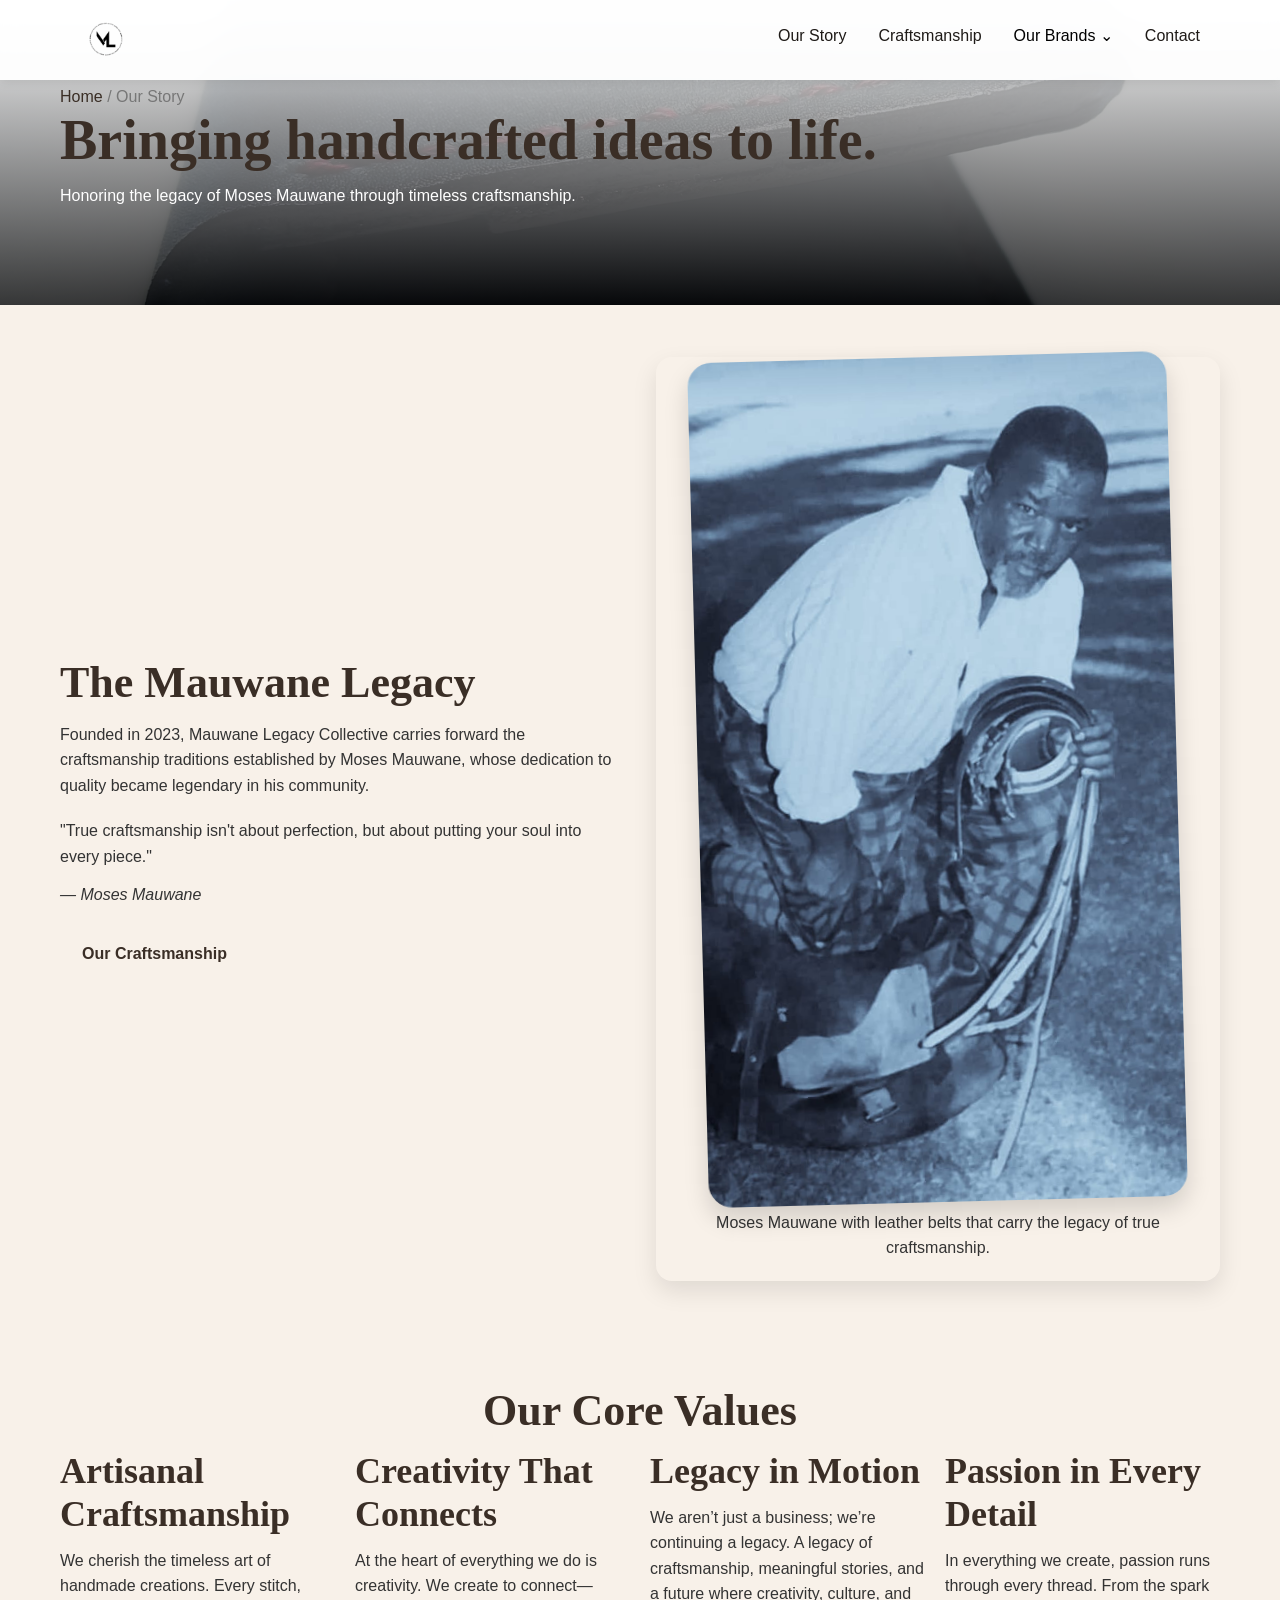
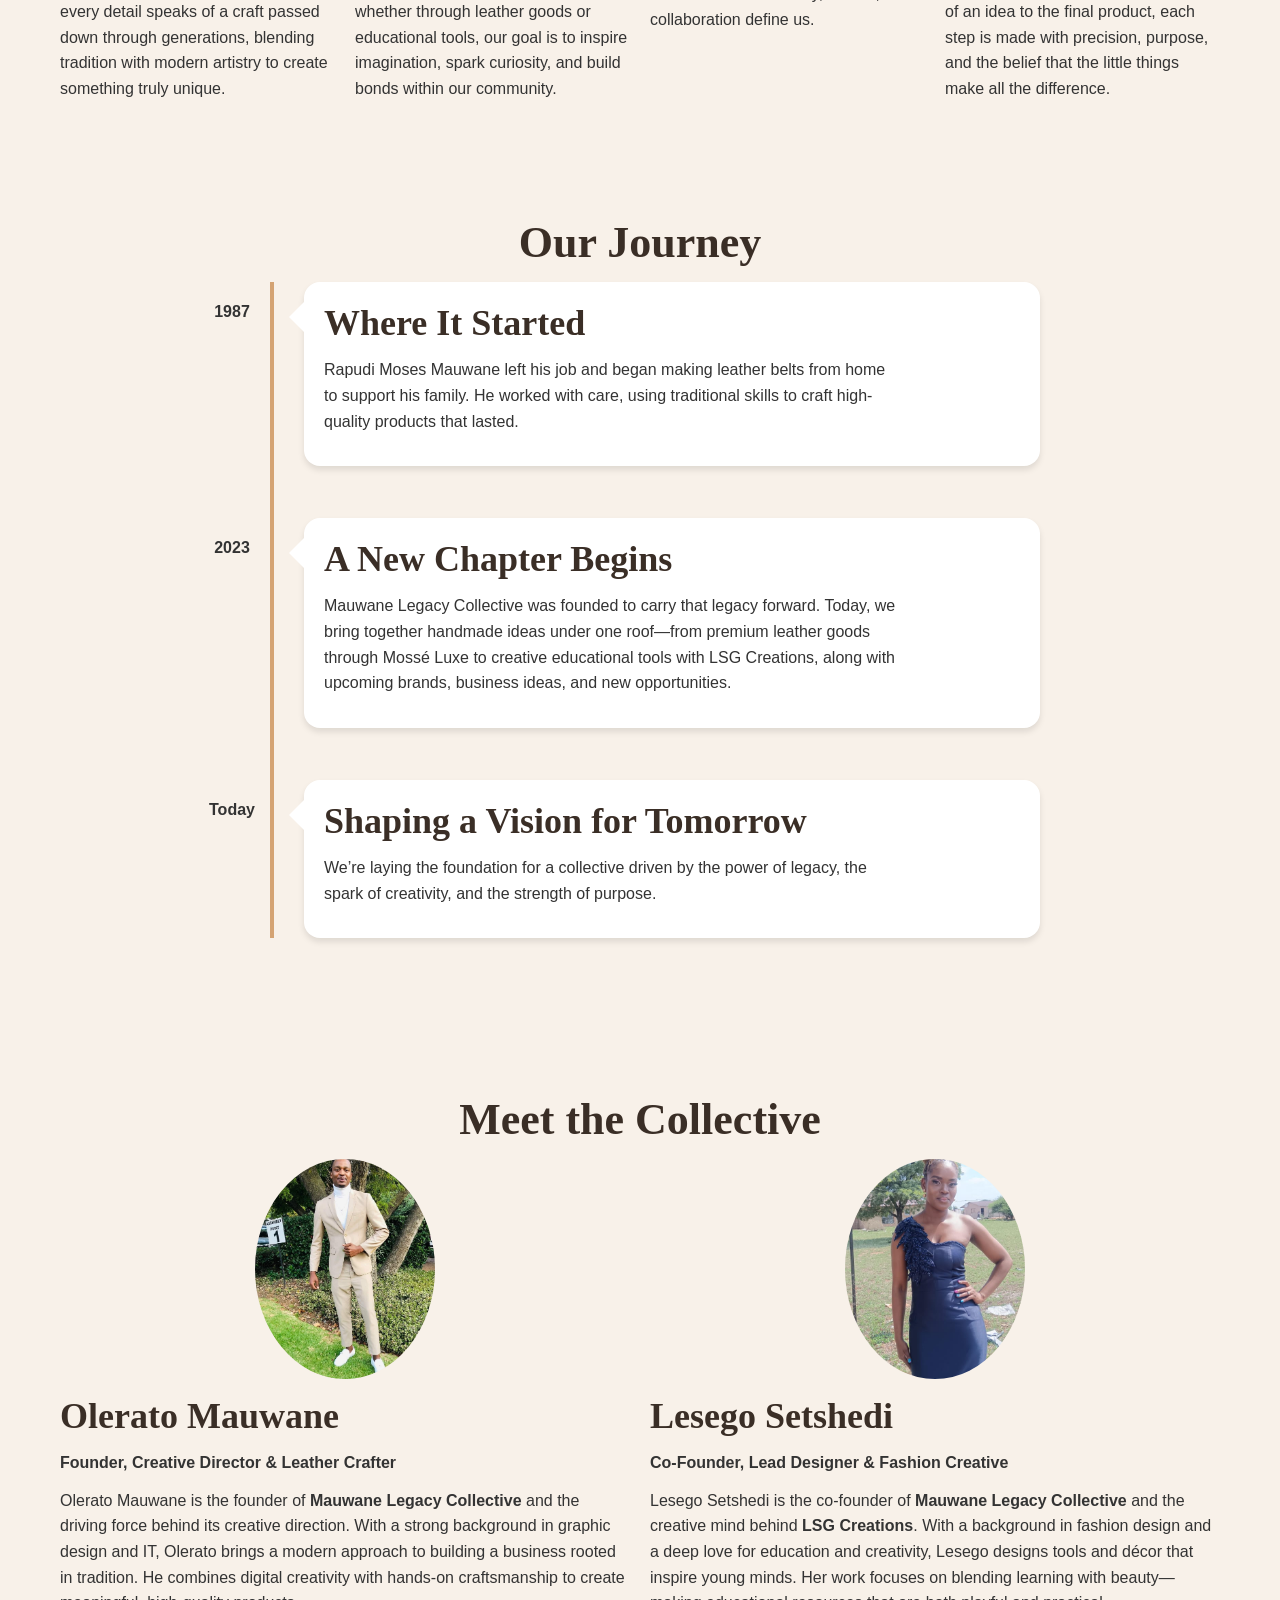
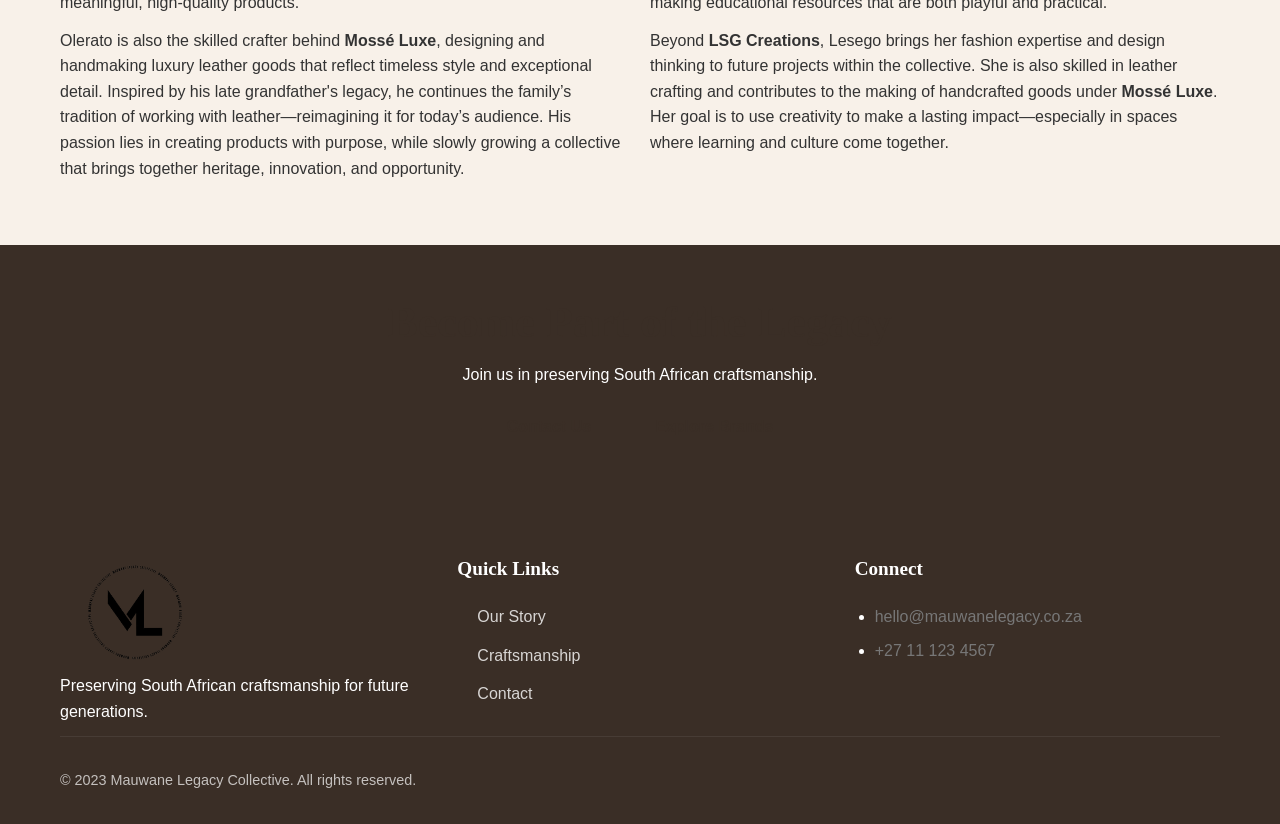
==== about.html @ 3b964753 "Initial commit" ====
<!DOCTYPE html>
<html lang="en-ZA" dir="ltr">
<head>
    <meta charset="UTF-8">
    <meta name="viewport" content="width=device-width, initial-scale=1.0">
    <meta name="description" content="Discover the heritage of Mauwane Legacy Collective, rooted in South African craftsmanship since 1980.">
    <title>Our Story | Mauwane Legacy Collective</title>

     <!-- Core CSS -->
    <link rel="stylesheet" href="css/main.css">
    <link rel="stylesheet" href="css/components.css">
    <link rel="stylesheet" href="css/utilities.css">
    <link rel="stylesheet" href="css/animations.css">
    
    <!-- Page-specific CSS -->
    <link rel="stylesheet" href="css/about.css">
    <link rel="stylesheet" href="css/mosse-luxe.css">

    <!-- Preload hero image -->
    <link rel="preload" href="assets/images/moses-mauwane-portrait.jpg" as="image">
</head>
<body class="about-page">
    <!-- In all pages (about.html, craftsmanship.html, etc.) -->
<header class="main-header">
    <div class="container">
      <nav class="navbar">
        <!-- Logo -->
        <a href="index.html" class="logo-link">
          <img src="assets/images/MLC-LOGO.png" alt="Mauwane Legacy Collective" width="120" height="40" class="logo">
        </a>
  
        <!-- Desktop Menu -->
        <ul class="nav-menu">
          <li><a href="about.html" class="nav-link">Our Story</a></li>
          <li><a href="craftsmanship.html" class="nav-link">Craftsmanship</a></li>
          <li class="dropdown">
            <button class="dropdown-toggle" aria-expanded="false">
              Our Brands <span class="dropdown-arrow">⌄</span>
            </button>
            <ul class="dropdown-menu">
              <li><a href="brands/mosse-luxe.html" class="dropdown-link">Mossé Luxe</a></li>
              <li><a href="brands/lsg-creations.html" class="dropdown-link">LSG Creations</a></li>
            </ul>
          </li>
          <li><a href="contact.html" class="nav-link cta-link">Contact</a></li>
        </ul>
  
        <!-- Mobile Toggle -->
        <button class="mobile-nav-toggle" aria-label="Menu" aria-expanded="false">
          <span class="hamburger"></span>
        </button>
      </nav>
    </div>
  </header>

    <!-- Hero Section -->
    <section class="about-hero bg-mosse-luxe text-white">
        <div class="container">
            <div class="breadcrumbs text-light">
                <a href="index.html">Home</a> / <span>Our Story</span>
            </div>
            <h1 class="slide-up delay-1">Bringing handcrafted ideas to life.</h1>
            <p class="lead fade-in delay-2">Honoring the legacy of Moses Mauwane through timeless craftsmanship.</p>
        </div>
    </section>

    <!-- Founder's Story -->
    <section class="founder-story section">
        <div class="container grid grid--2 gap-lg items-center">
            <div class="founder-text">
                <h2 class="mosse-heading">The Mauwane Legacy</h2>
                <p>Founded in 2023, Mauwane Legacy Collective carries forward the craftsmanship traditions established by Moses Mauwane, whose dedication to quality became legendary in his community.</p>
                <blockquote class="border-l-accent pl-md my-md">
                    <p class="text-primary-dark">"True craftsmanship isn't about perfection, but about putting your soul into every piece."</p>
                    <cite class="text-accent">— Moses Mauwane</cite>
                </blockquote>
                <a href="craftsmanship.html" class="btn btn-mosse">Our Craftsmanship</a>
            </div>
            <div class="founder-image rounded-lg overflow-hidden shadow-lg">
                <img src="assets/images/moses-mauwane-portrait.jpeg" alt="Moses Mauwane in his workshop, 1985" loading="lazy" class="w-full">
                <p class="image-caption bg-primary-dark text-black p-xs text-center">Moses Mauwane with leather belts that carry the legacy of true craftsmanship.</p>
            </div>
        </div>
    </section>

   <!-- Values Section -->
<section class="values-section section bg-light">
    <div class="container">
        <h2 class="text-center lsg-heading">Our Core Values</h2>
        <div class="grid grid--3 gap-md mt-xl">
            <div class="card card-mosse">
                <div class="card__content">
                    <h3>Artisanal Craftsmanship</h3>
                    <p>We cherish the timeless art of handmade creations. Every stitch, every detail speaks of a craft passed down through generations, blending tradition with modern artistry to create something truly unique.</p>
                </div>
            </div>
            <div class="card card-lsg">
                <div class="card__content">
                    <h3>Creativity That Connects</h3>
                    <p>At the heart of everything we do is creativity. We create to connect—whether through leather goods or educational tools, our goal is to inspire imagination, spark curiosity, and build bonds within our community.</p>
                </div>
            </div>
            <div class="card bg-lsg">
                <div class="card__content">
                    <h3>Legacy in Motion</h3>
                    <p>We aren’t just a business; we’re continuing a legacy. A legacy of craftsmanship, meaningful stories, and a future where creativity, culture, and collaboration define us.</p>
                </div>
            </div>
            <div class="card bg-lsg">
                <div class="card__content">
                    <h3>Passion in Every Detail</h3>
                    <p>In everything we create, passion runs through every thread. From the spark of an idea to the final product, each step is made with precision, purpose, and the belief that the little things make all the difference.</p>
                </div>
            </div>
        </div>
    </div>
</section>

    <!-- Timeline Section -->
    <section class="timeline-section section">
        <div class="container">
            <h2 class="text-center">Our Journey</h2>
            <div class="timeline mt-xl">
                <div class="timeline-item">
                    <div class="timeline-date bg-accent text-black">1987</div>
                    <div class="timeline-content bg-white shadow-md rounded-lg">
                        <h3 class="text-primary">Where It Started</h3>
                        <p>Rapudi Moses Mauwane left his job and began making leather belts from home to support his family. He worked with care, using traditional skills to craft high-quality products that lasted.</p>
                    </div>
                </div>
                <div class="timeline-item">
                    <div class="timeline-date bg-lsg-primary text-black">2023</div>
                    <div class="timeline-content bg-white shadow-md rounded-lg">
                        <h3 class="text-primary">A New Chapter Begins</h3>
                        <p>Mauwane Legacy Collective was founded to carry that legacy forward. Today, we bring together handmade ideas under one roof—from premium leather goods through Mossé Luxe to creative educational tools with LSG Creations, along with upcoming brands, business ideas, and new opportunities.</p>
                    </div>
                </div>
                <div class="timeline-item">
                    <div class="timeline-date bg-mosse-luxe text-black">Today</div>
                    <div class="timeline-content bg-white shadow-md rounded-lg">
                        <h3 class="text-primary">Shaping a Vision for Tomorrow</h3>
                        <p>We’re laying the foundation for a collective driven by the power of legacy, the spark of creativity, and the strength of purpose.</p>
                    </div>
                </div>
            </div>
        </div>
    </section>

   <!-- Team Section -->
<section class="team-section section bg-light">
    <div class="container">
      <h2 class="text-center">Meet the Collective</h2>
      <div class="grid grid--3 gap-md mt-xl">
  
        <div class="team-member card">
          <img src="assets/images/team-member1.jpeg" alt="Olerato Mauwane, Creative Director" loading="lazy" class="oval-img">
          <div class="card__content">
            <h3>Olerato Mauwane</h3>
            <p class="text-accent fw-bold">Founder, Creative Director & Leather Crafter</p>
            <p>
              Olerato Mauwane is the founder of <strong>Mauwane Legacy Collective</strong> and the driving force behind its creative direction. 
              With a strong background in graphic design and IT, Olerato brings a modern approach to building a business rooted in tradition. 
              He combines digital creativity with hands-on craftsmanship to create meaningful, high-quality products.
            </p>
            <p>
              Olerato is also the skilled crafter behind <strong>Mossé Luxe</strong>, designing and handmaking luxury leather goods that reflect timeless style and exceptional detail. 
              Inspired by his late grandfather's legacy, he continues the family’s tradition of working with leather—reimagining it for today’s audience. 
              His passion lies in creating products with purpose, while slowly growing a collective that brings together heritage, innovation, and opportunity.
            </p>
          </div>
        </div>
  
        <div class="team-member card">
          <img src="assets/images/team-member2.jpeg" alt="Lesego Setshedi, Master Leatherworker" loading="lazy" class="oval-img">
          <div class="card__content">
            <h3>Lesego Setshedi</h3>
            <p class="text-accent fw-bold">Co-Founder, Lead Designer & Fashion Creative</p>
            <p>
              Lesego Setshedi is the co-founder of <strong>Mauwane Legacy Collective</strong> and the creative mind behind <strong>LSG Creations</strong>. 
              With a background in fashion design and a deep love for education and creativity, Lesego designs tools and décor that inspire young minds. 
              Her work focuses on blending learning with beauty—making educational resources that are both playful and practical.
            </p>
            <p>
              Beyond <strong>LSG Creations</strong>, Lesego brings her fashion expertise and design thinking to future projects within the collective. 
              She is also skilled in leather crafting and contributes to the making of handcrafted goods under <strong>Mossé Luxe</strong>. 
              Her goal is to use creativity to make a lasting impact—especially in spaces where learning and culture come together.
            </p>
          </div>
        </div>
  
      </div>
    </div>
  </section>
  

    <!-- CTA Section -->
    <section class="cta-section section bg-primary text-white">
        <div class="container text-center">
            <h2>Become Part of the Legacy</h2>
            <p class="lead mx-auto max-w-2xl">Join us in preserving South African craftsmanship.</p>
            <div class="flex gap-md justify-center mt-md">
                <a href="contact.html" class="btn btn--secondary">Contact Us</a>
                <a href="brands/mosse-luxe.html" class="btn btn--outline btn--white">Explore Brands</a>
            </div>
        </div>
    </section>

    <!-- Footer -->
    <footer class="main-footer bg-dark text-white">
        <div class="container">
            <div class="grid grid--3 gap-lg">
                <div class="footer-about">
                    <img src="assets/images/MLC-LOGO.png" alt="Mauwane Legacy Collective" width="150" height="50" loading="lazy">
                    <p class="mt-sm">Preserving South African craftsmanship for future generations.</p>
                </div>
                <div class="footer-links">
                    <h3 class="text-white">Quick Links</h3>
                    <ul class="mt-sm">
                        <li><a href="about.html" class="text-light hover:text-accent">Our Story</a></li>
                        <li><a href="craftsmanship.html" class="text-light hover:text-accent">Craftsmanship</a></li>
                        <li><a href="contact.html" class="text-light hover:text-accent">Contact</a></li>
                    </ul>
                </div>
                <div class="footer-contact">
                    <h3 class="text-white">Connect</h3>
                    <ul class="mt-sm">
                        <li><a href="mailto:hello@mauwanelegacy.co.za" class="text-light hover:text-accent">hello@mauwanelegacy.co.za</a></li>
                        <li><a href="tel:+27111234567" class="text-light hover:text-accent">+27 11 123 4567</a></li>
                    </ul>
                </div>
            </div>
            <div class="footer-bottom text-center mt-xl pt-md border-t border-gray-800">
                <p>&copy; 2023 Mauwane Legacy Collective. All rights reserved.</p>
            </div>
        </div>
    </footer>

    <script src="js/main.js"></script>
    <script src="js/about.js" defer></script>
</body>
</html>
---- css/main.css ----
/* ============================================ */
/* MAIN STYLESHEET - MAUWANE LEGACY COLLECTIVE  */
/* ============================================ */

/* ================ */
/* CORE VARIABLES   */
/* ================ */
:root {
    /* Color Palette */
    --color-primary: #3a2e26;       /* Rich brown (main brand color) */
    --color-primary-light: #5a4a3d;  /* Lighter brown */
    --color-primary-dark: #2a221b;   /* Darker brown */
    --color-secondary: #d4a373;      /* Warm gold (accent) */
    --color-accent: #8b5a2b;         /* Darker gold */
    --color-light: #f8f1e9;          /* Cream background */
    --color-dark: #1e1a17;           /* Almost black */
    --color-text: #333;              /* Primary text */
    --color-text-light: #777;        /* Secondary text */
    --color-white: #fff;             /* Pure white */
    --color-black: #000;             /* Pure black */
    
    /* State Colors */
    --color-success: #4caf50;
    --color-warning: #ff9800;
    --color-error: #f44336;
    --color-info: #2196f3;
  
    /* Font Families */
    --font-display: 'Playfair Display', serif;    /* Headings */
    --font-body: 'Raleway', sans-serif;          /* Body text */
    --font-accent: 'Montserrat', sans-serif;     /* Special accents */
  
    /* Font Weights */
    --fw-light: 300;
    --fw-regular: 400;
    --fw-medium: 500;
    --fw-semibold: 600;
    --fw-bold: 700;
  
    /* Spacing System */
    --space-unit: 1rem;
    --space-xxs: calc(0.25 * var(--space-unit));  /* 4px */
    --space-xs: calc(0.5 * var(--space-unit));    /* 8px */
    --space-sm: calc(0.75 * var(--space-unit));   /* 12px */
    --space-md: calc(1.25 * var(--space-unit));   /* 20px */
    --space-lg: calc(2 * var(--space-unit));      /* 32px */
    --space-xl: calc(3.25 * var(--space-unit));   /* 52px */
    --space-xxl: calc(5.25 * var(--space-unit));  /* 84px */
  
    /* Border Radius */
    --radius-sm: 4px;
    --radius-md: 8px;
    --radius-lg: 16px;
    --radius-pill: 999px;
    --radius-circle: 50%;
  
    /* Shadows */
    --shadow-sm: 0 1px 3px rgba(0,0,0,0.12);
    --shadow-md: 0 4px 6px rgba(0,0,0,0.1);
    --shadow-lg: 0 10px 25px rgba(0,0,0,0.1);
    --shadow-xl: 0 20px 50px rgba(0,0,0,0.15);
    --shadow-inset: inset 0 2px 4px rgba(0,0,0,0.05);
  
    /* Transitions */
    --transition-fast: 0.15s ease;
    --transition-normal: 0.3s ease;
    --transition-slow: 0.45s ease;
    --transition-bounce: 0.3s cubic-bezier(0.68, -0.55, 0.265, 1.55);
  
    /* Z-index */
    --z-under: -1;
    --z-base: 1;
    --z-over: 10;
    --z-nav: 100;
    --z-modal: 1000;
    --z-max: 9999;
  }
  
  /* ================ */
  /* BASE RESET       */
  /* ================ */
  *,
  *::before,
  *::after {
    box-sizing: border-box;
    margin: 0;
    padding: 0;
  }
  
  html {
    scroll-behavior: smooth;
    -webkit-text-size-adjust: 100%;
    -webkit-font-smoothing: antialiased;
    -moz-osx-font-smoothing: grayscale;
  }
  
  body {
    font-family: var(--font-body);
    line-height: 1.6;
    color: var(--color-text);
    background-color: var(--color-light);
    overflow-x: hidden;
  }
  
  /* Typography */
  h1, h2, h3, h4, h5, h6 {
    font-family: var(--font-display);
    line-height: 1.2;
    margin-bottom: var(--space-sm);
    font-weight: var(--fw-bold);
    color: var(--color-primary);
  }
  
  h1 {
    font-size: clamp(2.5rem, 5vw, 3.5rem);
    line-height: 1.1;
  }
  
  h2 {
    font-size: clamp(2rem, 4vw, 2.75rem);
  }
  
  h3 {
    font-size: clamp(1.75rem, 3.5vw, 2.25rem);
  }
  
  h4 {
    font-size: clamp(1.5rem, 3vw, 1.8rem);
  }
  
  p {
    margin-bottom: var(--space-sm);
    max-width: 65ch;
  }
  
  a {
    color: var(--color-primary);
    text-decoration: none;
    transition: color var(--transition-fast);
  }
  
  a:hover {
    color: var(--color-accent);
  }
  
  img {
    max-width: 100%;
    height: auto;
    display: block;
  }
  
  /* Lists */
  ul, ol {
    padding-left: var(--space-md);
    margin-bottom: var(--space-md);
  }
  
  li {
    margin-bottom: var(--space-xs);
  }
  
  /* Forms */
  input,
  textarea,
  select,
  button {
    font-family: inherit;
    font-size: inherit;
  }
  
  button {
    cursor: pointer;
    background: none;
    border: none;
  }
  
  /* Accessibility */
  .sr-only {
    position: absolute;
    width: 1px;
    height: 1px;
    padding: 0;
    margin: -1px;
    overflow: hidden;
    clip: rect(0, 0, 0, 0);
    white-space: nowrap;
    border: 0;
  }
  
  .skip-link {
    position: absolute;
    top: -40px;
    left: 0;
    background: var(--color-primary);
    color: var(--color-white);
    padding: var(--space-xs) var(--space-sm);
    z-index: var(--z-max);
    transition: top var(--transition-normal);
  }
  
  .skip-link:focus {
    top: 0;
  }
  
  /* Layout */
  .container {
    width: 100%;
    max-width: 1200px;
    margin: 0 auto;
    padding: 0 var(--space-md);
  }
  
  .section {
    padding: var(--space-xl) 0;
  }
  
  .section--large {
    padding: var(--space-xxl) 0;
  }
  
  .section--small {
    padding: var(--space-lg) 0;
  }
  
  /* Navigation */
  /* ==================== */
/* HEADER (Consistent Across All Pages) */
/* ==================== */
.main-header {
  position: fixed;
  top: 0;
  left: 0;
  right: 0;
  background: var(--color-white);
  box-shadow: var(--shadow-sm);
  z-index: var(--z-nav);
}

.navbar {
  display: flex;
  justify-content: space-between;
  align-items: center;
  height: 80px;
  padding: 0 var(--space-md);
}

.nav-menu {
  display: flex;
  gap: var(--space-lg);
  list-style: none;
  margin: 0;
  padding: 0;
}

.nav-link {
  position: relative;
  color: var(--color-dark);
  font-weight: var(--fw-medium);
  padding: var(--space-sm) 0;
  transition: color var(--transition-fast);
}

.nav-link::after {
  content: '';
  position: absolute;
  bottom: 0;
  left: 0;
  width: 0;
  height: 2px;
  background: var(--color-primary);
  transition: width var(--transition-normal);
}

.nav-link:hover::after,
.nav-link.active::after {
  width: 100%;
}

.cta-link {
  color: var(--color-primary);
  font-weight: var(--fw-bold);
}

/* Dropdown */
.dropdown {
  position: relative;
}

.dropdown-menu {
  position: absolute;
  top: 100%;
  left: 50%;
  transform: translateX(-50%);
  min-width: 200px;
  background: var(--color-white);
  border-radius: var(--radius-sm);
  box-shadow: var(--shadow-lg);
  padding: var(--space-sm) 0;
  opacity: 0;
  visibility: hidden;
  transition: all var(--transition-fast);
  z-index: var(--z-over);
}

.dropdown:hover .dropdown-menu {
  opacity: 1;
  visibility: visible;
}

.dropdown-link {
  display: block;
  padding: var(--space-xs) var(--space-md);
  color: var(--color-dark);
  transition: background var(--transition-fast);
}

.dropdown-link:hover {
  background: var(--color-light);
}

/* Mobile Menu */
.mobile-nav-toggle {
  display: none;
  background: none;
  border: none;
  cursor: pointer;
}

.hamburger {
  display: block;
  width: 24px;
  height: 2px;
  background: var(--color-dark);
  position: relative;
}

.hamburger::before,
.hamburger::after {
  content: '';
  position: absolute;
  width: 100%;
  height: 2px;
  background: var(--color-dark);
  left: 0;
  transition: all var(--transition-normal);
}

.hamburger::before {
  top: -6px;
}

.hamburger::after {
  bottom: -6px;
}

/* Mobile Styles */
@media (max-width: 768px) {
  .nav-menu {
    position: fixed;
    top: 80px;
    left: 0;
    right: 0;
    bottom: 0;
    flex-direction: column;
    gap: 0;
    background: var(--color-white);
    padding: var(--space-xl) var(--space-md);
    transform: translateX(100%);
    transition: transform var(--transition-normal);
  }

  .nav-menu[data-visible="true"] {
    transform: translateX(0);
  }

  .nav-link {
    padding: var(--space-md) 0;
    width: 100%;
  }

  .dropdown-menu {
    position: static;
    box-shadow: none;
    transform: none;
    width: 100%;
    opacity: 1;
    visibility: visible;
    max-height: 0;
    overflow: hidden;
    transition: max-height var(--transition-normal);
    padding: 0;
  }

  .dropdown-menu[aria-hidden="false"] {
    max-height: 300px;
    padding: var(--space-sm) 0;
  }

  .mobile-nav-toggle {
    display: block;
  }

  .mobile-nav-toggle[aria-expanded="true"] .hamburger {
    background: transparent;
  }

  .mobile-nav-toggle[aria-expanded="true"] .hamburger::before {
    transform: rotate(45deg);
    top: 0;
  }

  .mobile-nav-toggle[aria-expanded="true"] .hamburger::after {
    transform: rotate(-45deg);
    bottom: 0;
  }
}
  
  /* Hero Sections */
  .hero {
    position: relative;
    height: 100vh;
    min-height: 600px;
    display: flex;
    align-items: center;
    overflow: hidden;
  }
  
  .hero__content {
    position: relative;
    z-index: var(--z-base);
    max-width: 600px;
  }
  
  .hero__media {
    position: absolute;
    top: 0;
    left: 0;
    width: 100%;
    height: 100%;
    z-index: var(--z-under);
  }
  
  .hero__video,
  .hero__image {
    width: 100%;
    height: 100%;
    object-fit: cover;
  }
  
  /* Page Hero (interior pages) */
  .page-hero {
    height: 60vh;
    min-height: 400px;
    margin-top: 80px; /* Account for fixed header */
  }
  
  /* Grid System */
  .grid {
    display: grid;
    gap: var(--space-md);
  }
  
  .grid--2 {
    grid-template-columns: repeat(auto-fit, minmax(300px, 1fr));
  }
  
  .grid--3 {
    grid-template-columns: repeat(auto-fit, minmax(250px, 1fr));
  }
  
  .grid--4 {
    grid-template-columns: repeat(auto-fit, minmax(200px, 1fr));
  }
  
  /* Forms */
  .form-group {
    margin-bottom: var(--space-md);
  }
  
  .form-label {
    display: block;
    margin-bottom: var(--space-xs);
    font-weight: var(--fw-medium);
  }
  
  .form-control {
    width: 100%;
    padding: var(--space-sm);
    border: 1px solid #ddd;
    border-radius: var(--radius-sm);
    transition: all var(--transition-fast);
  }
  
  .form-control:focus {
    outline: none;
    border-color: var(--color-primary);
    box-shadow: 0 0 0 2px rgba(58, 46, 38, 0.2);
  }
  
  .form-textarea {
    min-height: 150px;
    resize: vertical;
  }
  
  .form-error {
    display: none;
    color: var(--color-error);
    font-size: 0.85rem;
    margin-top: var(--space-xs);
  }
  
  /* Alerts */
  .alert {
    padding: var(--space-sm) var(--space-md);
    border-radius: var(--radius-sm);
    margin-bottom: var(--space-md);
  }
  
  .alert--success {
    background-color: rgba(76, 175, 80, 0.1);
    border-left: 4px solid var(--color-success);
    color: var(--color-success);
  }
  
  .alert--error {
    background-color: rgba(244, 67, 54, 0.1);
    border-left: 4px solid var(--color-error);
    color: var(--color-error);
  }
  
  /* Accordion */
  .accordion-item {
    border-bottom: 1px solid #eee;
  }
  
  .accordion-header {
    width: 100%;
    background: none;
    border: none;
    text-align: left;
    padding: var(--space-md) 0;
    font-family: var(--font-display);
    font-size: 1.1rem;
    display: flex;
    justify-content: space-between;
    align-items: center;
    cursor: pointer;
  }
  
  .accordion-content {
    max-height: 0;
    overflow: hidden;
    transition: max-height var(--transition-normal);
  }
  
  .accordion-icon {
    display: inline-block;
    width: 12px;
    height: 12px;
    border-right: 2px solid currentColor;
    border-bottom: 2px solid currentColor;
    transform: rotate(45deg);
    transition: transform var(--transition-normal);
    margin-left: var(--space-sm);
  }
  
  .accordion-header[aria-expanded="true"] .accordion-icon {
    transform: rotate(-135deg);
  }
  
  /* Tabs */
  .tabs {
    display: flex;
    gap: var(--space-sm);
    margin-bottom: var(--space-md);
    overflow-x: auto;
    padding-bottom: var(--space-xs);
  }
  
  .tab {
    background: none;
    border: none;
    padding: var(--space-sm) var(--space-md);
    font-weight: var(--fw-semibold);
    color: var(--color-text-light);
    cursor: pointer;
    border-bottom: 3px solid transparent;
    white-space: nowrap;
    transition: all var(--transition-fast);
  }
  
  .tab.active {
    color: var(--color-primary);
    border-bottom-color: var(--color-primary);
  }
  
  .tab-content {
    display: none;
  }
  
  .tab-content.active {
    display: block;
  }
  
  /* Modal */
  .modal {
    position: fixed;
    top: 0;
    left: 0;
    width: 100%;
    height: 100%;
    background: rgba(0, 0, 0, 0.7);
    display: flex;
    align-items: center;
    justify-content: center;
    z-index: var(--z-modal);
    opacity: 0;
    visibility: hidden;
    transition: all var(--transition-normal);
  }
  
  .modal.active {
    opacity: 1;
    visibility: visible;
  }
  
  .modal-content {
    background: var(--color-white);
    border-radius: var(--radius-md);
    max-width: 600px;
    width: 90%;
    max-height: 90vh;
    overflow-y: auto;
    padding: var(--space-lg);
    position: relative;
    transform: translateY(20px);
    transition: transform var(--transition-normal);
  }
  
  .modal.active .modal-content {
    transform: translateY(0);
  }
  
  .modal-close {
    position: absolute;
    top: var(--space-md);
    right: var(--space-md);
    background: none;
    border: none;
    font-size: 1.5rem;
    cursor: pointer;
  }
  
  /* ================ */
  /* PAGE SPECIFIC    */
  /* ================ */
  
  /* Homepage */
  .home-hero {
    background: linear-gradient(rgba(0, 0, 0, 0.5), rgba(0, 0, 0, 0.5)), 
                url('../assets/images/home-hero.jpg') center/cover no-repeat;
    color: var(--color-white);
  }
  
  /* ================ */
  /* RESPONSIVE       */
  /* ================ */
  @media (max-width: 1024px) {
    /* Tablet styles */
    .grid--4 {
      grid-template-columns: repeat(2, 1fr);
    }
  }
  
  @media (max-width: 768px) {
    /* Mobile styles */
    .navbar {
      height: 70px;
    }
  
    .mobile-nav-toggle {
      display: block;
      z-index: var(--z-nav);
    }
  
    .nav-menu {
      position: fixed;
      inset: 0 0 0 30%;
      flex-direction: column;
      padding: min(20vh, var(--space-xl)) var(--space-md);
      background-color: rgba(255, 255, 255, 0.95);
      backdrop-filter: blur(10px);
      transform: translateX(100%);
      transition: transform var(--transition-normal);
      z-index: var(--z-over);
    }
  
    .nav-menu[data-visible="true"] {
      transform: translateX(0);
    }
  
    .step-content {
      grid-template-columns: 1fr;
    }
  
    .timeline-year {
      left: -60px;
      width: 40px;
      height: 40px;
      font-size: 0.9rem;
    }
  
    .grid--3,
    .grid--4 {
      grid-template-columns: 1fr;
    }
  }
  
  @media (max-width: 480px) {
    /* Small mobile styles */
    .hero {
      min-height: 500px;
    }
  
    .page-hero {
      min-height: 300px;
    }
  
    .btn-group {
      flex-direction: column;
      width: 100%;
    }
  
    .btn {
      width: 100%;
    }
  }
---- css/components.css ----
/* ================ */
/* COMPONENTS */
/* ================ */

/* Buttons */
.btn {
    display: inline-flex;
    align-items: center;
    justify-content: center;
    padding: var(--space-sm) var(--space-md);
    border-radius: var(--border-radius);
    font-weight: 600;
    text-decoration: none;
    transition: var(--transition);
    border: 2px solid transparent;
    cursor: pointer;
}

.btn-primary {
    background-color: var(--color-primary);
    color: white;
}

.btn-primary:hover {
    background-color: var(--color-primary-light);
    transform: translateY(-2px);
}

.btn-secondary {
    background-color: var(--color-secondary);
    color: var(--color-dark);
}

.btn-secondary:hover {
    background-color: var(--color-accent);
    color: white;
    transform: translateY(-2px);
}

.btn-outline {
    background-color: transparent;
    border-color: currentColor;
    color: var(--color-primary);
}

/* Navigation */
.main-header {
    position: fixed;
    top: 0;
    left: 0;
    width: 100%;
    z-index: 1000;
    background-color: rgba(255, 255, 255, 0.95);
    backdrop-filter: blur(10px);
    box-shadow: 0 2px 10px rgba(0, 0, 0, 0.1);
    transition: var(--transition);
}

.navbar {
    display: flex;
    justify-content: space-between;
    align-items: center;
    height: 80px;
}

.logo-link {
    display: flex;
    align-items: center;
}

.logo {
    height: 40px;
    width: auto;
}

.primary-navigation {
    display: flex;
    gap: var(--space-md);
    list-style: none;
}

.nav-link {
    position: relative;
    color: var(--color-dark);
    text-decoration: none;
    font-weight: 500;
    padding: var(--space-sm) 0;
    transition: var(--transition);
}

.nav-link::after {
    content: '';
    position: absolute;
    bottom: 0;
    left: 0;
    width: 0;
    height: 2px;
    background-color: var(--color-primary);
    transition: var(--transition);
}

.nav-link:hover::after,
.nav-link.active::after {
    width: 100%;
}

/* Mobile navigation */
.mobile-nav-toggle {
    display: none;
    background: none;
    border: none;
    cursor: pointer;
    padding: var(--space-sm);
    z-index: 1001;
}

.hamburger {
    display: block;
    position: relative;
    width: 24px;
    height: 2px;
    background-color: var(--color-dark);
    transition: var(--transition);
}

.hamburger::before,
.hamburger::after {
    content: '';
    position: absolute;
    width: 24px;
    height: 2px;
    background-color: var(--color-dark);
    transition: var(--transition);
}

.hamburger::before {
    top: -8px;
}

.hamburger::after {
    top: 8px;
}

/* Hero section */
.hero-section {
    position: relative;
    height: 100vh;
    min-height: 600px;
    display: flex;
    align-items: center;
    overflow: hidden;
}

.hero-content {
    position: relative;
    z-index: 2;
    color: white;
    max-width: 600px;
}

.hero-media {
    position: absolute;
    top: 0;
    left: 0;
    width: 100%;
    height: 100%;
    z-index: 1;
}

.hero-video,
.fallback-image {
    width: 100%;
    height: 100%;
    object-fit: cover;
}

/* Brand cards */
.brands-grid {
    display: grid;
    grid-template-columns: repeat(auto-fit, minmax(300px, 1fr));
    gap: var(--space-lg);
    margin-top: var(--space-lg);
}

.brand-card {
    background-color: white;
    border-radius: var(--border-radius);
    overflow: hidden;
    box-shadow: var(--box-shadow);
    transition: var(--transition);
}

.brand-card:hover {
    transform: translateY(-10px);
    box-shadow: 0 10px 20px rgba(0, 0, 0, 0.15);
}

.brand-image {
    height: 250px;
    overflow: hidden;
}

.brand-image img {
    width: 100%;
    height: 100%;
    object-fit: cover;
    transition: transform 0.5s ease;
}

.brand-card:hover .brand-image img {
    transform: scale(1.05);
}

.brand-content {
    padding: var(--space-md);
}

.brand-link {
    display: inline-flex;
    align-items: center;
    gap: var(--space-xs);
    color: var(--color-primary);
    font-weight: 600;
    text-decoration: none;
    margin-top: var(--space-sm);
    transition: var(--transition);
}

.brand-link:hover {
    color: var(--color-accent);
    gap: var(--space-sm);
}

/* Footer */
.main-footer {
    background-color: var(--color-primary);
    color: white;
    padding: var(--space-xl) 0 var(--space-md);
}

.footer-grid {
    display: grid;
    grid-template-columns: repeat(auto-fit, minmax(250px, 1fr));
    gap: var(--space-xl);
    margin-bottom: var(--space-xl);
}

.footer-logo {
    margin-bottom: var(--space-sm);
}

.footer-tagline {
    opacity: 0.8;
}

.footer-nav-heading {
    font-size: 1.2rem;
    margin-bottom: var(--space-sm);
    color: var(--color-secondary);
}

.footer-navigation ul {
    list-style: none;
}

.footer-navigation a {
    color: inherit;
    text-decoration: none;
    opacity: 0.8;
    transition: var(--transition);
    display: inline-block;
    padding: var(--space-xs) 0;
}

.footer-navigation a:hover {
    opacity: 1;
    transform: translateX(4px);
}

.social-links {
    display: flex;
    gap: var(--space-md);
    margin-top: var(--space-sm);
}

.social-icon {
    width: 24px;
    height: 24px;
    fill: currentColor;
    opacity: 0.8;
    transition: var(--transition);
}

.social-icon:hover {
    opacity: 1;
    transform: translateY(-2px);
}

.footer-legal {
    display: flex;
    justify-content: space-between;
    align-items: center;
    padding-top: var(--space-md);
    border-top: 1px solid rgba(255, 255, 255, 0.1);
    font-size: 0.9rem;
}

.legal-links {
    display: flex;
    gap: var(--space-md);
}

.legal-links a {
    color: inherit;
    text-decoration: none;
    opacity: 0.8;
    transition: var(--transition);
}

.legal-links a:hover {
    opacity: 1;
}

/* Responsive adjustments */
@media (max-width: 768px) {
    .mobile-nav-toggle {
        display: block;
    }
    
    .primary-navigation {
        position: fixed;
        inset: 0 0 0 30%;
        flex-direction: column;
        padding: min(20vh, var(--space-xl)) var(--space-md);
        background-color: rgba(255, 255, 255, 0.95);
        backdrop-filter: blur(10px);
        transform: translateX(100%);
        transition: transform 0.3s ease-out;
    }
    
    .primary-navigation[data-visible="true"] {
        transform: translateX(0);
    }
    
    .mobile-nav-toggle[aria-expanded="true"] .hamburger {
        transform: rotate(45deg);
    }
    
    .mobile-nav-toggle[aria-expanded="true"] .hamburger::before {
        transform: rotate(90deg);
        top: 0;
    }
    
    .mobile-nav-toggle[aria-expanded="true"] .hamburger::after {
        opacity: 0;
    }
    
    .hero-content {
        max-width: 100%;
    }
    
    .hero-cta {
        flex-direction: column;
        gap: var(--space-sm);
    }
}

/* ==================== */
/* PAGE-SPECIFIC STYLES */
/* ==================== */

/* Page Hero (for interior pages) */
.page-hero {
    position: relative;
    height: 60vh;
    min-height: 500px;
    display: flex;
    align-items: center;
    overflow: hidden;
    margin-top: 80px; /* Account for fixed header */
}

.page-hero .hero-content {
    position: relative;
    z-index: 2;
    color: white;
    max-width: 800px;
}

.page-hero .hero-media img {
    width: 100%;
    height: 100%;
    object-fit: cover;
    position: absolute;
    top: 0;
    left: 0;
}

/* Timeline */
.timeline {
    position: relative;
    max-width: 800px;
    margin: var(--space-xl) auto;
    padding-left: var(--space-lg);
}

.timeline::before {
    content: '';
    position: absolute;
    left: 0;
    top: 0;
    bottom: 0;
    width: 4px;
    background-color: var(--color-secondary);
}

.timeline-item {
    position: relative;
    margin-bottom: var(--space-xl);
}

.timeline-year {
    position: absolute;
    left: -70px;
    top: 0;
    width: 50px;
    height: 50px;
    border-radius: 50%;
    background-color: var(--color-primary);
    color: white;
    display: flex;
    align-items: center;
    justify-content: center;
    font-weight: bold;
    font-family: var(--font-display);
}

.timeline-content {
    background-color: white;
    padding: var(--space-md);
    border-radius: var(--border-radius);
    box-shadow: var(--box-shadow);
    position: relative;
}

.timeline-content::before {
    content: '';
    position: absolute;
    left: -15px;
    top: 20px;
    width: 0;
    height: 0;
    border-top: 15px solid transparent;
    border-bottom: 15px solid transparent;
    border-right: 15px solid white;
}

/* Process Tabs */
.process-tabs {
    display: flex;
    gap: var(--space-sm);
    margin-bottom: var(--space-md);
    overflow-x: auto;
    padding-bottom: var(--space-xs);
}

.process-tab {
    background: none;
    border: none;
    padding: var(--space-sm) var(--space-md);
    font-family: var(--font-body);
    font-weight: 600;
    color: var(--color-dark);
    cursor: pointer;
    border-bottom: 3px solid transparent;
    white-space: nowrap;
    transition: var(--transition);
}

.process-tab.active {
    border-bottom-color: var(--color-primary);
    color: var(--color-primary);
}

.process-content {
    position: relative;
    min-height: 400px;
}

.step-content {
    display: none;
    grid-template-columns: 1fr 1fr;
    gap: var(--space-lg);
}

.step-content.active {
    display: grid;
}

.process-details {
    margin-top: var(--space-sm);
    list-style-type: none;
}

.process-details li {
    position: relative;
    padding-left: var(--space-md);
    margin-bottom: var(--space-xs);
}

.process-details li::before {
    content: '✓';
    position: absolute;
    left: 0;
    color: var(--color-secondary);
}

/* Contact Form */
.contact-form {
    background-color: white;
    padding: var(--space-lg);
    border-radius: var(--border-radius);
    box-shadow: var(--box-shadow);
}

.form-group {
    margin-bottom: var(--space-md);
}

.form-group label {
    display: block;
    margin-bottom: var(--space-xs);
    font-weight: 500;
}

.form-group input,
.form-group textarea,
.form-group select {
    width: 100%;
    padding: var(--space-sm);
    border: 1px solid #ddd;
    border-radius: var(--border-radius);
    font-family: inherit;
    transition: var(--transition);
}

.form-group input:focus,
.form-group textarea:focus,
.form-group select:focus {
    outline: none;
    border-color: var(--color-primary);
    box-shadow: 0 0 0 2px rgba(58, 46, 38, 0.2);
}

.error-message {
    color: #d32f2f;
    font-size: 0.8rem;
    margin-top: 4px;
    display: none;
}

/* FAQ Accordion */
.faq-accordion {
    max-width: 800px;
    margin: 0 auto;
}

.faq-item {
    border-bottom: 1px solid #eee;
}

.faq-question {
    width: 100%;
    background: none;
    border: none;
    text-align: left;
    padding: var(--space-md) 0;
    font-family: var(--font-display);
    font-size: 1.1rem;
    display: flex;
    justify-content: space-between;
    align-items: center;
    cursor: pointer;
}

.faq-answer {
    max-height: 0;
    overflow: hidden;
    transition: max-height 0.3s ease;
}

.faq-answer p {
    padding-bottom: var(--space-md);
}

.accordion-icon {
    display: inline-block;
    width: 12px;
    height: 12px;
    border-right: 2px solid currentColor;
    border-bottom: 2px solid currentColor;
    transform: rotate(45deg);
    transition: transform 0.3s ease;
    margin-left: var(--space-sm);
}

.faq-question[aria-expanded="true"] .accordion-icon {
    transform: rotate(-135deg);
}

/* Responsive Adjustments */
@media (max-width: 768px) {
    .step-content {
        grid-template-columns: 1fr;
    }
    
    .timeline-year {
        left: -60px;
        width: 40px;
        height: 40px;
        font-size: 0.9rem;
    }
    
    .contact-form {
        padding: var(--space-md);
    }
}
---- css/utilities.css ----
/* ================ */
  /* UTILITY CLASSES  */
  /* ================ */
  
  /* Text */
  .text-center { text-align: center; }
  .text-left { text-align: left; }
  .text-right { text-align: right; }
  .text-uppercase { text-transform: uppercase; }
  .text-capitalize { text-transform: capitalize; }
  .text-light { color: var(--color-text-light); }
  .text-white { color: var(--color-white); }
  .text-primary { color: var(--color-primary); }
  .text-secondary { color: var(--color-secondary); }
  .text-error { color: var(--color-error); }
  .text-success { color: var(--color-success); }
  
  /* Font Weight */
  .fw-light { font-weight: var(--fw-light); }
  .fw-regular { font-weight: var(--fw-regular); }
  .fw-medium { font-weight: var(--fw-medium); }
  .fw-semibold { font-weight: var(--fw-semibold); }
  .fw-bold { font-weight: var(--fw-bold); }
  
  /* Spacing */
  .mt-auto { margin-top: auto; }
  .mb-auto { margin-bottom: auto; }
  .ml-auto { margin-left: auto; }
  .mr-auto { margin-right: auto; }
  
  /* Flexbox */
  .flex { display: flex; }
  .flex-col { flex-direction: column; }
  .flex-wrap { flex-wrap: wrap; }
  .items-center { align-items: center; }
  .items-start { align-items: flex-start; }
  .items-end { align-items: flex-end; }
  .justify-center { justify-content: center; }
  .justify-between { justify-content: space-between; }
  .justify-around { justify-content: space-around; }
  .justify-end { justify-content: flex-end; }
  .gap-xs { gap: var(--space-xs); }
  .gap-sm { gap: var(--space-sm); }
  .gap-md { gap: var(--space-md); }
  .gap-lg { gap: var(--space-lg); }
  
  /* Grid */
  .grid { display: grid; }
  .grid-cols-2 { grid-template-columns: repeat(2, 1fr); }
  .grid-cols-3 { grid-template-columns: repeat(3, 1fr); }
  .grid-cols-4 { grid-template-columns: repeat(4, 1fr); }
  .col-span-2 { grid-column: span 2; }
  .col-span-3 { grid-column: span 3; }
  
  /* Display */
  .block { display: block; }
  .inline-block { display: inline-block; }
  .inline { display: inline; }
  .hidden { display: none; }
  
  /* Width */
  .w-full { width: 100%; }
  .w-screen { width: 100vw; }
  .w-auto { width: auto; }
  
  /* Height */
  .h-full { height: 100%; }
  .h-screen { height: 100vh; }
  .h-auto { height: auto; }
  
  /* Background */
  .bg-white { background-color: var(--color-white); }
  .bg-light { background-color: var(--color-light); }
  .bg-primary { background-color: var(--color-primary); }
  .bg-secondary { background-color: var(--color-secondary); }
  
  /* Padding */
  .p-0 { padding: 0; }
  .p-xs { padding: var(--space-xs); }
  .p-sm { padding: var(--space-sm); }
  .p-md { padding: var(--space-md); }
  .p-lg { padding: var(--space-lg); }
  .px-xs { padding-left: var(--space-xs); padding-right: var(--space-xs); }
  .px-sm { padding-left: var(--space-sm); padding-right: var(--space-sm); }
  .px-md { padding-left: var(--space-md); padding-right: var(--space-md); }
  .py-xs { padding-top: var(--space-xs); padding-bottom: var(--space-xs); }
  .py-sm { padding-top: var(--space-sm); padding-bottom: var(--space-sm); }
  .py-md { padding-top: var(--space-md); padding-bottom: var(--space-md); }
  
  /* Margin */
  .m-0 { margin: 0; }
  .m-xs { margin: var(--space-xs); }
  .m-sm { margin: var(--space-sm); }
  .m-md { margin: var(--space-md); }
  .mx-auto { margin-left: auto; margin-right: auto; }
  .my-xs { margin-top: var(--space-xs); margin-bottom: var(--space-xs); }
  .my-sm { margin-top: var(--space-sm); margin-bottom: var(--space-sm); }
  .my-md { margin-top: var(--space-md); margin-bottom: var(--space-md); }
  
  /* Border */
  .border { border: 1px solid #ddd; }
  .border-t { border-top: 1px solid #ddd; }
  .border-b { border-bottom: 1px solid #ddd; }
  .border-l { border-left: 1px solid #ddd; }
  .border-r { border-right: 1px solid #ddd; }
  .border-primary { border-color: var(--color-primary); }
  .border-secondary { border-color: var(--color-secondary); }
  
  /* Rounded */
  .rounded-sm { border-radius: var(--radius-sm); }
  .rounded-md { border-radius: var(--radius-md); }
  .rounded-lg { border-radius: var(--radius-lg); }
  .rounded-full { border-radius: var(--radius-pill); }
  
  /* Shadow */
  .shadow-sm { box-shadow: var(--shadow-sm); }
  .shadow-md { box-shadow: var(--shadow-md); }
  .shadow-lg { box-shadow: var(--shadow-lg); }
  .shadow-none { box-shadow: none; }
  
  /* Opacity */
  .opacity-0 { opacity: 0; }
  .opacity-50 { opacity: 0.5; }
  .opacity-100 { opacity: 1; }
  
  /* Transition */
  .transition { transition: var(--transition-normal); }
  .transition-fast { transition: var(--transition-fast); }
  .transition-slow { transition: var(--transition-slow); }
---- css/animations.css ----
/* ================ */
  /* ANIMATIONS       */
  /* ================ */
  @keyframes fadeIn {
    from { opacity: 0; }
    to { opacity: 1; }
  }
  
  @keyframes slideUp {
    from { 
      opacity: 0;
      transform: translateY(20px);
    }
    to { 
      opacity: 1;
      transform: translateY(0);
    }
  }
  
  .fade-in {
    animation: fadeIn var(--transition-normal) forwards;
  }
  
  .slide-up {
    animation: slideUp var(--transition-normal) forwards;
  }
  
  .delay-1 { animation-delay: 0.1s; }
  .delay-2 { animation-delay: 0.2s; }
  .delay-3 { animation-delay: 0.3s; }
---- css/about.css ----
/* ABOUT PAGE SPECIFIC STYLES */
/* Reuses variables from main.css */

/* Hero Section */
.about-hero {
    padding: var(--space-xxl) 0;
    background: linear-gradient(rgba(255, 255, 255, 0.9), rgba(6, 6, 6, 0.8)), 
                url('../assets/images/mosse-luxe-product.jpeg') center/cover no-repeat;
}

/* Founder Section */
.founder-image img {
    max-width: 85%; /* Make it smaller but not too small */
    margin: 0 auto;
    display: block;
    border-radius: 1.5rem;
    box-shadow: 0 12px 25px rgba(0, 0, 0, 0.15);
    transform: rotate(-1.5deg);
    transition: transform 0.3s ease, box-shadow 0.3s ease;
}

.founder-image img:hover {
    transform: rotate(0deg) scale(1.02);
    box-shadow: 0 16px 30px rgba(0, 0, 0, 0.25);
}



/* Timeline */
.timeline {
    position: relative;
    max-width: 800px;
    margin: 0 auto;
    padding-left: var(--space-lg);
}

.timeline::before {
    content: '';
    position: absolute;
    left: 30px;
    top: 0;
    bottom: 0;
    width: 4px;
    background: var(--color-secondary);
}

.timeline-item {
    position: relative;
    margin-bottom: var(--space-xl);
    padding-left: var(--space-lg);
}

.timeline-date {
    position: absolute;
    left: -70px;
    top: 0;
    width: 60px;
    height: 60px;
    border-radius: 50%;
    display: flex;
    align-items: center;
    justify-content: center;
    font-weight: var(--fw-bold);
}

/* Team Section */
.team-member img {
    width: 180px;
    height: 220px;
    object-fit: cover;
    border-radius: 50%; /* This creates the oval shape */
    display: block;
    margin: 0 auto 1rem auto; /* Center the image */
}


/* Responsive */
@media (max-width: 768px) {
    .founder-story .grid--2 {
        grid-template-columns: 1fr;
    }
    .timeline::before {
        left: 20px;
    }
    .timeline-date {
        left: -50px;
        width: 40px;
        height: 40px;
        font-size: 0.9rem;
    }
}
---- css/mosse-luxe.css ----
/* Mossé Luxe Brand Specific Styles */
.mosse-luxe-page {
    --brand-primary: #3a2e26;
    --brand-secondary: #c8a87d;
    --brand-accent: #8b5a2b;
    --brand-light: #f5f0e8;
}

/* Brand Header */
.brand-header {
    background-color: rgba(255, 255, 255, 0.98);
    border-bottom: 1px solid rgba(58, 46, 38, 0.1);
}

/* Brand Hero */
.brand-hero {
    height: 70vh;
    min-height: 600px;
    position: relative;
    background: url('../../assets/images/mosse-luxe-hero.jpg') center/cover;
    display: flex;
    align-items: center;
    margin-top: 80px;
}

.brand-hero .hero-content {
    position: relative;
    z-index: 2;
    color: white;
    max-width: 600px;
}

.brand-hero h1 {
    font-size: clamp(3rem, 6vw, 5rem);
    margin-bottom: 1.5rem;
    line-height: 1.1;
}

.brand-hero .subtitle {
    font-size: 1.2rem;
    margin-bottom: 2rem;
    opacity: 0.9;
}

.hero-overlay {
    position: absolute;
    top: 0;
    left: 0;
    width: 100%;
    height: 100%;
    background: linear-gradient(to right, rgba(0,0,0,0.7) 0%, rgba(0,0,0,0.3) 100%);
}

/* Brand Introduction */
.brand-intro {
    padding: 5rem 0;
    background-color: var(--brand-light);
}

.intro-grid {
    display: grid;
    grid-template-columns: 1fr 1fr;
    gap: 4rem;
    align-items: center;
}

.intro-text h2 {
    font-size: 2.5rem;
    line-height: 1.2;
    color: var(--brand-primary);
    margin-bottom: 1.5rem;
}

.intro-text p {
    font-size: 1.1rem;
    line-height: 1.7;
    margin-bottom: 2rem;
}

.signature {
    margin-top: 2rem;
}

.signature p {
    font-style: italic;
    color: var(--brand-accent);
    margin-top: 0.5rem;
}

.intro-image {
    border-radius: 8px;
    overflow: hidden;
    box-shadow: 0 20px 40px rgba(0, 0, 0, 0.1);
}

.intro-image img {
    width: 100%;
    height: auto;
    display: block;
    transition: transform 0.5s ease;
}

.intro-image:hover img {
    transform: scale(1.03);
}

/* Collections Section */
.collections-section {
    padding: 5rem 0;
    background-color: white;
}

.section-title {
    text-align: center;
    font-size: 2.5rem;
    color: var(--brand-primary);
    margin-bottom: 1rem;
}

.section-subtitle {
    text-align: center;
    max-width: 600px;
    margin: 0 auto 3rem;
    color: var(--brand-accent);
}

.collection-tabs {
    display: flex;
    justify-content: center;
    margin-bottom: 3rem;
    border-bottom: 1px solid rgba(58, 46, 38, 0.1);
}

.tab-button {
    padding: 1rem 2rem;
    background: none;
    border: none;
    font-family: inherit;
    font-size: 1rem;
    font-weight: 600;
    color: var(--brand-primary);
    opacity: 0.7;
    cursor: pointer;
    position: relative;
    transition: all 0.3s ease;
}

.tab-button::after {
    content: '';
    position: absolute;
    bottom: -1px;
    left: 0;
    width: 100%;
    height: 2px;
    background-color: var(--brand-secondary);
    transform: scaleX(0);
    transition: transform 0.3s ease;
}

.tab-button:hover {
    opacity: 1;
}

.tab-button.active {
    opacity: 1;
}

.tab-button.active::after {
    transform: scaleX(1);
}

.collection-grid {
    display: grid;
    grid-template-columns: repeat(auto-fill, minmax(280px, 1fr));
    gap: 2rem;
}

.collection-content {
    display: none;
    grid-column: 1 / -1;
    grid-template-columns: subgrid;
}

.collection-content.active {
    display: grid;
}

.product-card {
    background-color: white;
    border-radius: 8px;
    overflow: hidden;
    box-shadow: 0 5px 15px rgba(0, 0, 0, 0.05);
    transition: all 0.3s ease;
}

.product-card:hover {
    transform: translateY(-10px);
    box-shadow: 0 15px 30px rgba(0, 0, 0, 0.1);
}

.product-image {
    position: relative;
    height: 300px;
    overflow: hidden;
}

.product-image img {
    width: 100%;
    height: 100%;
    object-fit: cover;
    transition: transform 0.5s ease;
}

.product-card:hover .product-image img {
    transform: scale(1.05);
}

.product-badge {
    position: absolute;
    top: 1rem;
    right: 1rem;
    background-color: var(--brand-secondary);
    color: white;
    padding: 0.25rem 0.75rem;
    border-radius: 20px;
    font-size: 0.8rem;
    font-weight: 600;
}

.product-info {
    padding: 1.5rem;
}

.product-info h3 {
    font-size: 1.25rem;
    color: var(--brand-primary);
    margin-bottom: 0.5rem;
}

.price {
    font-weight: 600;
    color: var(--brand-accent);
    margin-bottom: 1rem;
}

.description {
    font-size: 0.95rem;
    color: var(--brand-primary);
    opacity: 0.8;
    margin-bottom: 1.5rem;
}

.inquire-btn {
    width: 100%;
}

/* Customization Section */
.customization-section {
    padding: 5rem 0;
    background-color: var(--brand-light);
}

.customization-grid {
    display: grid;
    grid-template-columns: 1fr 1fr;
    gap: 4rem;
    align-items: center;
}

.customization-content h2 {
    font-size: 2.5rem;
    color: var(--brand-primary);
    margin-bottom: 1.5rem;
}

.customization-content p {
    font-size: 1.1rem;
    margin-bottom: 2rem;
    line-height: 1.7;
}

.customization-list {
    list-style: none;
    margin-bottom: 2rem;
}

.customization-list li {
    position: relative;
    padding-left: 1.5rem;
    margin-bottom: 0.75rem;
}

.customization-list li::before {
    content: '';
    position: absolute;
    left: 0;
    top: 0.5rem;
    width: 8px;
    height: 8px;
    background-color: var(--brand-secondary);
    border-radius: 50%;
}

.customization-image {
    border-radius: 8px;
    overflow: hidden;
    box-shadow: 0 20px 40px rgba(0, 0, 0, 0.1);
}

.customization-image img {
    width: 100%;
    height: auto;
    display: block;
}

/* Care Section */
.care-section {
    padding: 5rem 0;
    background-color: white;
}

.care-grid {
    display: grid;
    grid-template-columns: repeat(auto-fit, minmax(250px, 1fr));
    gap: 2rem;
    max-width: 900px;
    margin: 0 auto;
}

.care-card {
    text-align: center;
    padding: 2rem;
    background-color: var(--brand-light);
    border-radius: 8px;
}

.care-icon {
    margin-bottom: 1.5rem;
}

.care-card h3 {
    color: var(--brand-primary);
    margin-bottom: 1rem;
}

.care-card p {
    font-size: 0.95rem;
    color: var(--brand-primary);
    opacity: 0.8;
}

/* Brand Footer */
.brand-footer {
    background-color: var(--brand-primary);
    color: white;
    padding: 4rem 0 2rem;
}

.footer-grid {
    display: grid;
    grid-template-columns: repeat(auto-fit, minmax(250px, 1fr));
    gap: 3rem;
    margin-bottom: 3rem;
}

.brand-logo {
    margin-bottom: 1rem;
}

.footer-brand p {
    opacity: 0.8;
    line-height: 1.7;
}

.footer-links h3,
.footer-contact h3 {
    color: var(--brand-secondary);
    margin-bottom: 1.5rem;
    font-size: 1.2rem;
}

.footer-links ul {
    list-style: none;
}

.footer-links li {
    margin-bottom: 0.8rem;
}

.footer-links a {
    color: white;
    text-decoration: none;
    opacity: 0.8;
    transition: opacity 0.3s ease;
}

.footer-links a:hover {
    opacity: 1;
}

.footer-contact p {
    margin-bottom: 0.8rem;
    opacity: 0.8;
}

.social-links {
    display: flex;
    gap: 1rem;
    margin-top: 1.5rem;
}

.footer-bottom {
    border-top: 1px solid rgba(255, 255, 255, 0.1);
    padding-top: 2rem;
    display: flex;
    justify-content: space-between;
    align-items: center;
    font-size: 0.9rem;
    opacity: 0.7;
}

.footer-bottom a {
    color: white;
    text-decoration: none;
}

/* Inquiry Modal */
.inquiry-modal {
    position: fixed;
    top: 0;
    left: 0;
    width: 100%;
    height: 100%;
    background-color: rgba(0, 0, 0, 0.5);
    display: flex;
    align-items: center;
    justify-content: center;
    z-index: 1000;
    opacity: 0;
    visibility: hidden;
    transition: all 0.3s ease;
}

.inquiry-modal.active {
    opacity: 1;
    visibility: visible;
}

.modal-content {
    background-color: white;
    padding: 2rem;
    border-radius: 8px;
    width: 100%;
    max-width: 500px;
    position: relative;
    transform: translateY(20px);
    transition: transform 0.3s ease;
}

.inquiry-modal.active .modal-content {
    transform: translateY(0);
}

.close-modal {
    position: absolute;
    top: 1rem;
    right: 1rem;
    background: none;
    border: none;
    font-size: 1.5rem;
    cursor: pointer;
    color: var(--brand-primary);
}

.modal-content h3 {
    margin-bottom: 1.5rem;
    color: var(--brand-primary);
}

.form-group {
    margin-bottom: 1.5rem;
}

.form-group label {
    display: block;
    margin-bottom: 0.5rem;
    font-weight: 600;
    color: var(--brand-primary);
}

.form-group input,
.form-group textarea {
    width: 100%;
    padding: 0.75rem;
    border: 1px solid rgba(58, 46, 38, 0.2);
    border-radius: 4px;
    font-family: inherit;
}

.form-group textarea {
    resize: vertical;
    min-height: 100px;
}

/* Responsive Styles */
@media (max-width: 992px) {
    .intro-grid,
    .customization-grid {
        grid-template-columns: 1fr;
    }
    
    .intro-image,
    .customization-image {
        order: -1;
    }
}

@media (max-width: 768px) {
    .brand-hero {
        height: 60vh;
        min-height: 500px;
    }
    
    .collection-tabs {
        flex-wrap: wrap;
    }
    
    .tab-button {
        padding: 0.75rem 1rem;
        font-size: 0.9rem;
    }
}

@media (max-width: 576px) {
    .brand-hero h1 {
        font-size: 2.5rem;
    }
    
    .modal-content {
        padding: 1.5rem;
        margin: 0 1rem;
    }
}
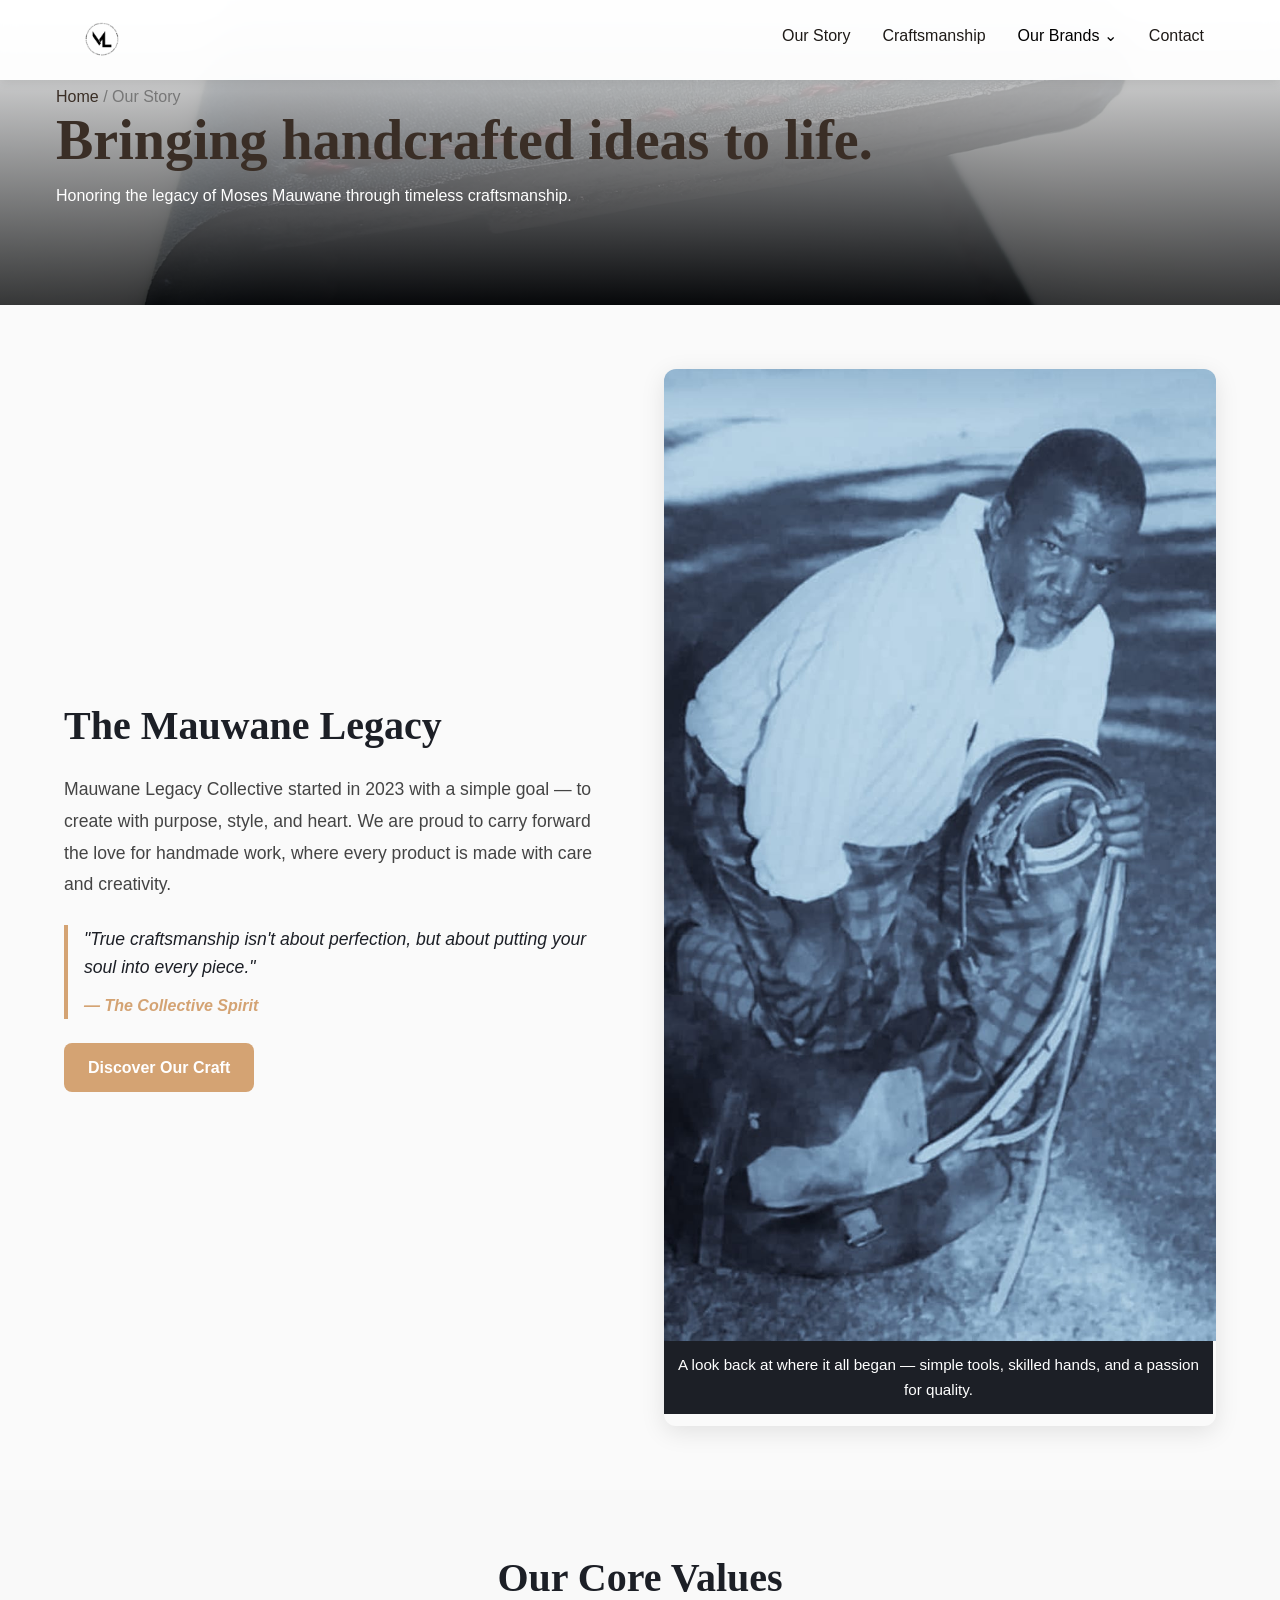
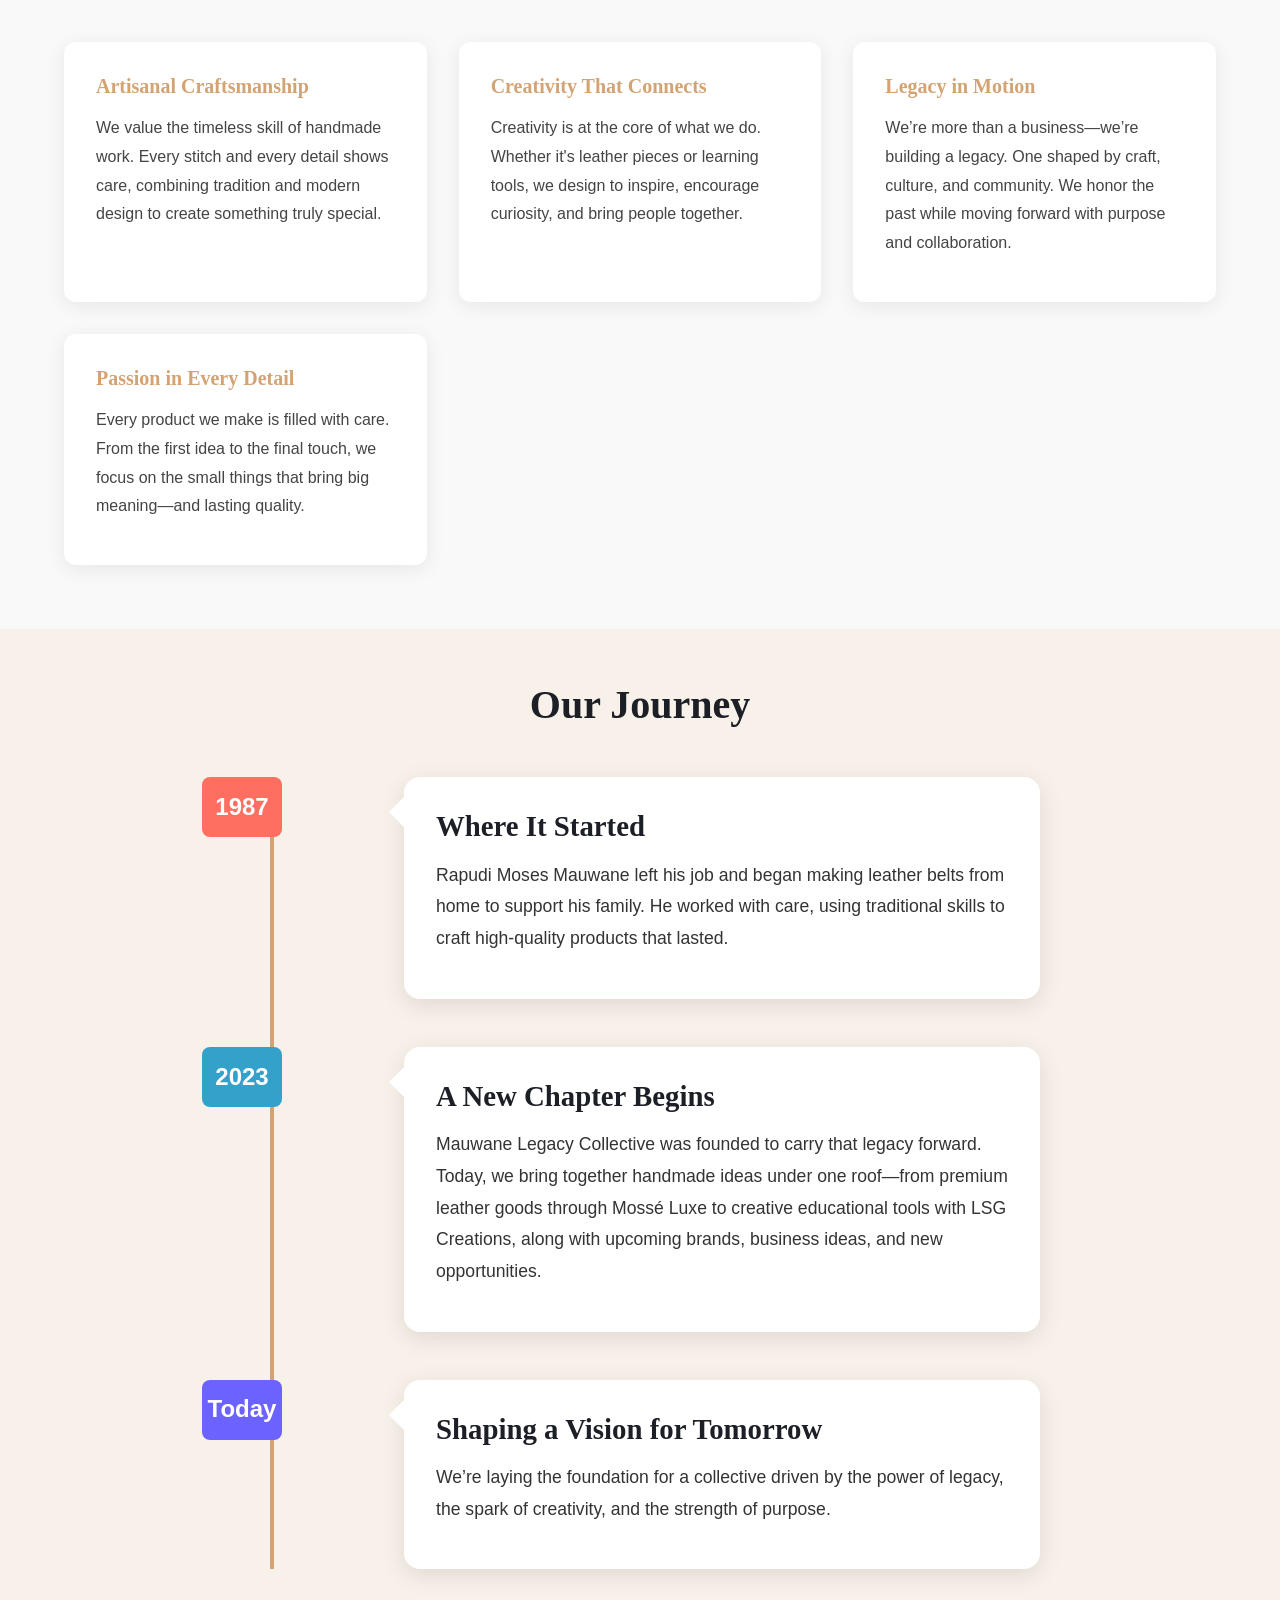
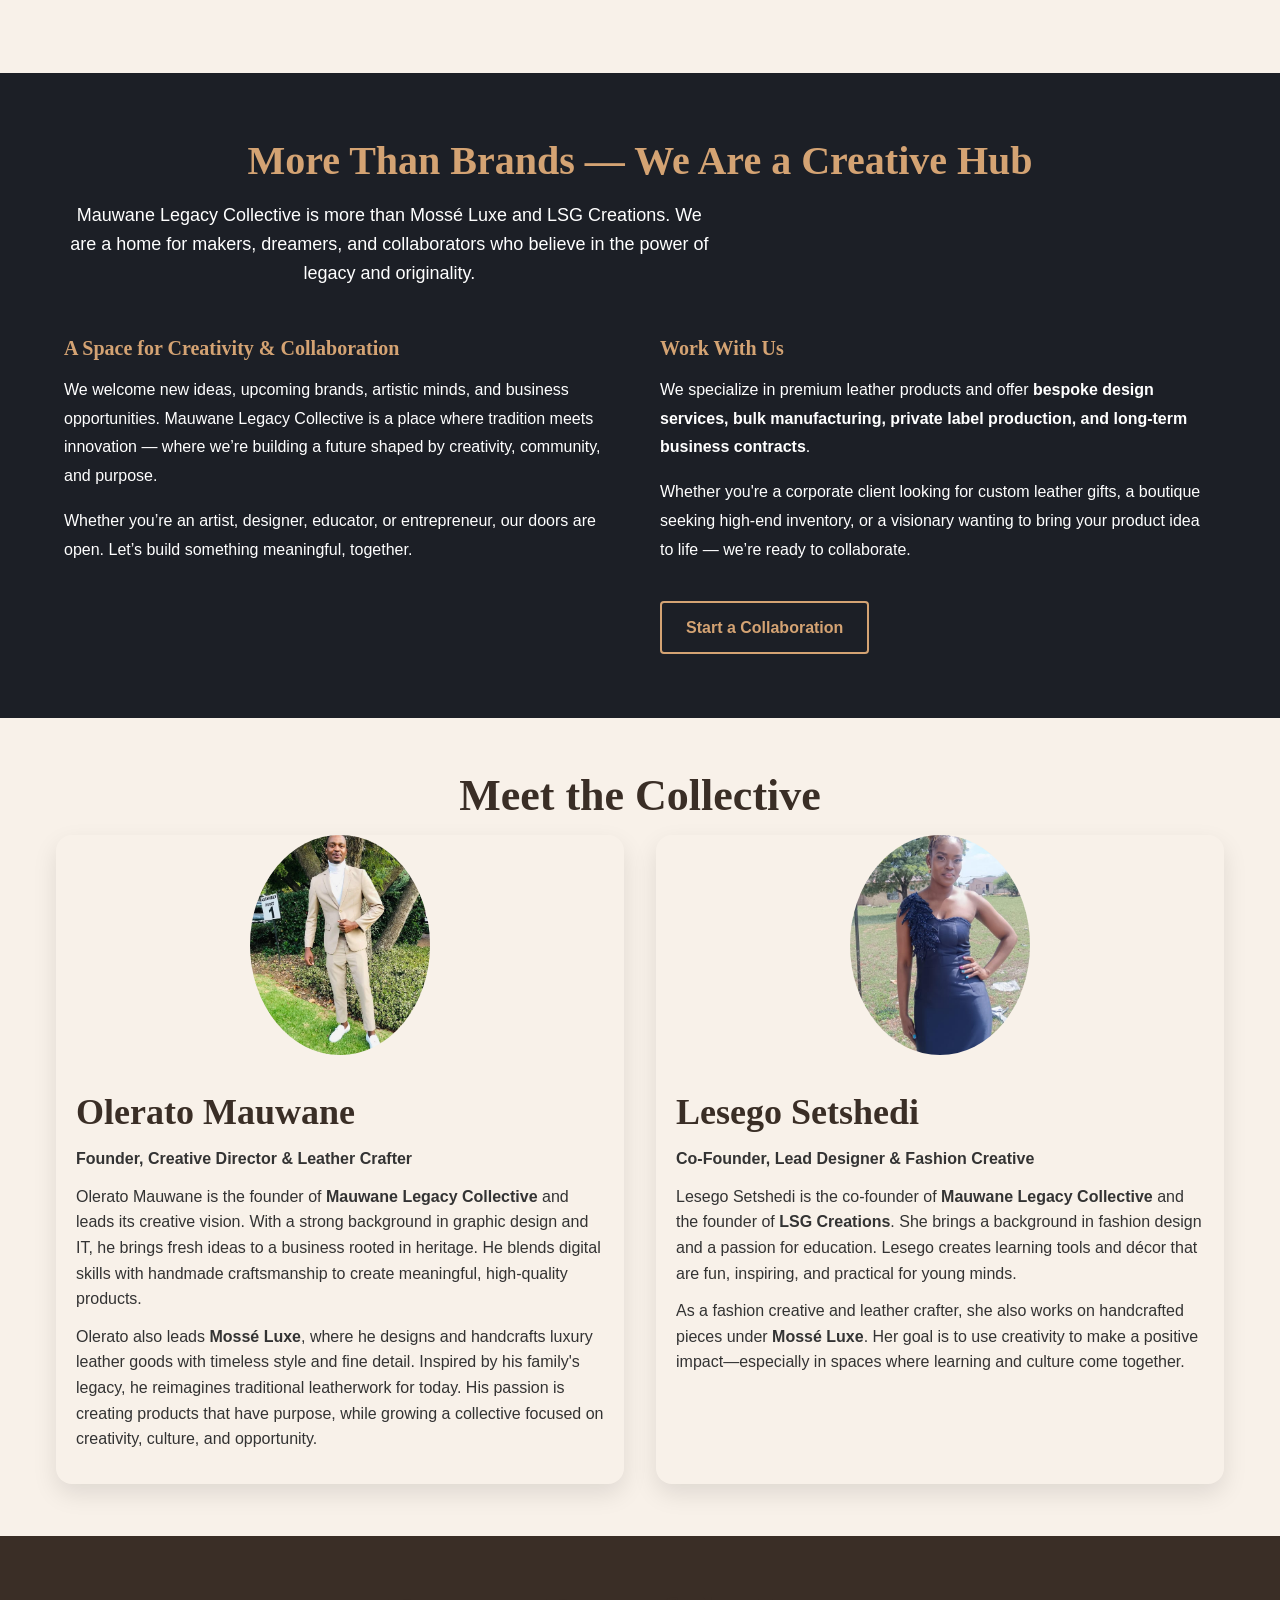
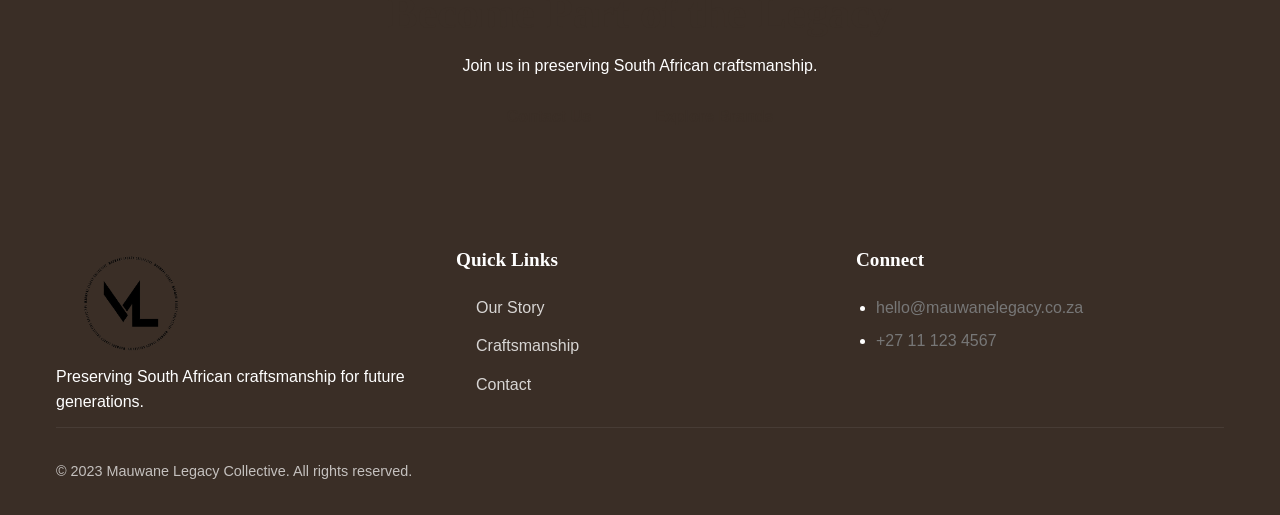
==== commit 7c3eaa70: "Initial commit" ====
--- a/about.html
+++ b/about.html
@@ -64,133 +64,232 @@
         </div>
     </section>
 
-    <!-- Founder's Story -->
-    <section class="founder-story section">
-        <div class="container grid grid--2 gap-lg items-center">
-            <div class="founder-text">
-                <h2 class="mosse-heading">The Mauwane Legacy</h2>
-                <p>Founded in 2023, Mauwane Legacy Collective carries forward the craftsmanship traditions established by Moses Mauwane, whose dedication to quality became legendary in his community.</p>
-                <blockquote class="border-l-accent pl-md my-md">
-                    <p class="text-primary-dark">"True craftsmanship isn't about perfection, but about putting your soul into every piece."</p>
-                    <cite class="text-accent">— Moses Mauwane</cite>
-                </blockquote>
-                <a href="craftsmanship.html" class="btn btn-mosse">Our Craftsmanship</a>
-            </div>
-            <div class="founder-image rounded-lg overflow-hidden shadow-lg">
-                <img src="assets/images/moses-mauwane-portrait.jpeg" alt="Moses Mauwane in his workshop, 1985" loading="lazy" class="w-full">
-                <p class="image-caption bg-primary-dark text-black p-xs text-center">Moses Mauwane with leather belts that carry the legacy of true craftsmanship.</p>
-            </div>
-        </div>
-    </section>
-
-   <!-- Values Section -->
-<section class="values-section section bg-light">
+   <!-- Founder's Story -->
+<section style="background-color: #FAFAFA; padding: 4rem 0;">
+    <div class="container" style="display: grid; grid-template-columns: repeat(auto-fit, minmax(320px, 1fr)); gap: 3rem; align-items: center; max-width: 1200px; margin: auto; padding: 0 1.5rem;">
+      
+      <!-- Founder Text -->
+      <div>
+        <h2 style="font-size: 2.5rem; font-weight: 700; color: #1C1F26; margin-bottom: 1.5rem;">
+          The Mauwane Legacy
+        </h2>
+        <p style="font-size: 1.1rem; line-height: 1.8; color: #444; margin-bottom: 1.5rem;">
+          Mauwane Legacy Collective started in 2023 with a simple goal — to create with purpose, style, and heart. 
+          We are proud to carry forward the love for handmade work, where every product is made with care and creativity.
+        </p>
+        
+        <blockquote style="border-left: 4px solid #D4A373; padding-left: 1rem; margin: 1.5rem 0; color: #333; font-style: italic;">
+          <p style="color: #1C1F26; font-size: 1.1rem; font-weight: 500;">
+            "True craftsmanship isn't about perfection, but about putting your soul into every piece."
+          </p>
+          <cite style="display: block; margin-top: 0.5rem; color: #D4A373; font-weight: 600;">— The Collective Spirit</cite>
+        </blockquote>
+  
+        <a href="craftsmanship.html" style="display: inline-block; padding: 0.75rem 1.5rem; background-color: #D4A373; color: #fff; text-decoration: none; border-radius: 8px; font-weight: 600; transition: background 0.3s;">
+          Discover Our Craft
+        </a>
+      </div>
+  
+      <!-- Founder Image -->
+      <div style="border-radius: 12px; overflow: hidden; box-shadow: 0 6px 24px rgba(0, 0, 0, 0.1);">
+        <img src="assets/images/moses-mauwane-portrait.jpeg" alt="Legacy of Mauwane Craft, 1985" style="width: 100%; display: block;">
+        <p style="background-color: #1C1F26; color: #fff; font-size: 0.95rem; text-align: center; padding: 0.75rem;">
+          A look back at where it all began — simple tools, skilled hands, and a passion for quality.
+        </p>
+      </div>
+  
+    </div>
+  </section>
+  
+  
+<!-- Values Section -->
+<section style="background-color: #F9F9F9; padding: 4rem 0;">
+    <div class="container" style="max-width: 1200px; margin: 0 auto; padding: 0 1.5rem;">
+      <h2 style="text-align: center; font-size: 2.5rem; font-weight: 700; color: #1C1F26; margin-bottom: 2.5rem;">
+        Our Core Values
+      </h2>
+  
+      <div style="display: grid; grid-template-columns: repeat(auto-fit, minmax(280px, 1fr)); gap: 2rem;">
+        <!-- Card 1 -->
+        <div style="background-color: #ffffff; padding: 2rem; border-radius: 12px; box-shadow: 0 4px 20px rgba(0, 0, 0, 0.08); transition: transform 0.3s ease;">
+          <h3 style="color: #D4A373; font-size: 1.25rem; font-weight: 600; margin-bottom: 1rem;">
+            Artisanal Craftsmanship
+          </h3>
+          <p style="color: #444; line-height: 1.8;">
+            We value the timeless skill of handmade work. Every stitch and every detail shows care, combining tradition and modern design to create something truly special.
+          </p>
+        </div>
+  
+        <!-- Card 2 -->
+        <div style="background-color: #ffffff; padding: 2rem; border-radius: 12px; box-shadow: 0 4px 20px rgba(0, 0, 0, 0.08); transition: transform 0.3s ease;">
+          <h3 style="color: #D4A373; font-size: 1.25rem; font-weight: 600; margin-bottom: 1rem;">
+            Creativity That Connects
+          </h3>
+          <p style="color: #444; line-height: 1.8;">
+            Creativity is at the core of what we do. Whether it's leather pieces or learning tools, we design to inspire, encourage curiosity, and bring people together.
+          </p>
+        </div>
+  
+        <!-- Card 3 -->
+        <div style="background-color: #ffffff; padding: 2rem; border-radius: 12px; box-shadow: 0 4px 20px rgba(0, 0, 0, 0.08); transition: transform 0.3s ease;">
+          <h3 style="color: #D4A373; font-size: 1.25rem; font-weight: 600; margin-bottom: 1rem;">
+            Legacy in Motion
+          </h3>
+          <p style="color: #444; line-height: 1.8;">
+            We’re more than a business—we’re building a legacy. One shaped by craft, culture, and community. We honor the past while moving forward with purpose and collaboration.
+          </p>
+        </div>
+  
+        <!-- Card 4 -->
+        <div style="background-color: #ffffff; padding: 2rem; border-radius: 12px; box-shadow: 0 4px 20px rgba(0, 0, 0, 0.08); transition: transform 0.3s ease;">
+          <h3 style="color: #D4A373; font-size: 1.25rem; font-weight: 600; margin-bottom: 1rem;">
+            Passion in Every Detail
+          </h3>
+          <p style="color: #444; line-height: 1.8;">
+            Every product we make is filled with care. From the first idea to the final touch, we focus on the small things that bring big meaning—and lasting quality.
+          </p>
+        </div>
+      </div>
+    </div>
+  </section>
+  
+
+    <!-- Timeline Section -->
+<section class="timeline-section section">
     <div class="container">
-        <h2 class="text-center lsg-heading">Our Core Values</h2>
-        <div class="grid grid--3 gap-md mt-xl">
-            <div class="card card-mosse">
-                <div class="card__content">
-                    <h3>Artisanal Craftsmanship</h3>
-                    <p>We cherish the timeless art of handmade creations. Every stitch, every detail speaks of a craft passed down through generations, blending tradition with modern artistry to create something truly unique.</p>
-                </div>
-            </div>
-            <div class="card card-lsg">
-                <div class="card__content">
-                    <h3>Creativity That Connects</h3>
-                    <p>At the heart of everything we do is creativity. We create to connect—whether through leather goods or educational tools, our goal is to inspire imagination, spark curiosity, and build bonds within our community.</p>
-                </div>
-            </div>
-            <div class="card bg-lsg">
-                <div class="card__content">
-                    <h3>Legacy in Motion</h3>
-                    <p>We aren’t just a business; we’re continuing a legacy. A legacy of craftsmanship, meaningful stories, and a future where creativity, culture, and collaboration define us.</p>
-                </div>
-            </div>
-            <div class="card bg-lsg">
-                <div class="card__content">
-                    <h3>Passion in Every Detail</h3>
-                    <p>In everything we create, passion runs through every thread. From the spark of an idea to the final product, each step is made with precision, purpose, and the belief that the little things make all the difference.</p>
-                </div>
-            </div>
+        <h2 class="text-center" style="font-size: 2.5rem; font-weight: 700; color: #1C1F26; margin-bottom: 3rem;">Our Journey</h2>
+        <div class="timeline mt-xl" style="position: relative;">
+
+            <!-- Timeline Item 1 -->
+            <div class="timeline-item" style="position: relative; margin-bottom: 3rem;">
+                <div class="timeline-date bg-accent text-black" style="background-color: #FF6F61; color: #fff; font-weight: bold; font-size: 1.5rem; padding: 1rem; border-radius: 8px; width: 80px; text-align: center;">
+                    1987
+                </div>
+                <div class="timeline-content bg-white shadow-md rounded-lg" style="background-color: #fff; box-shadow: 0 6px 24px rgba(0, 0, 0, 0.1); padding: 2rem; margin-left: 100px;">
+                    <h3 class="text-primary" style="color: #1C1F26; font-size: 1.8rem; font-weight: 600;">Where It Started</h3>
+                    <p style="font-size: 1.1rem; color: #333; line-height: 1.8; margin-top: 1rem;">
+                        Rapudi Moses Mauwane left his job and began making leather belts from home to support his family. He worked with care, using traditional skills to craft high-quality products that lasted.
+                    </p>
+                </div>
+            </div>
+
+            <!-- Timeline Item 2 -->
+            <div class="timeline-item" style="position: relative; margin-bottom: 3rem;">
+                <div class="timeline-date bg-lsg-primary text-black" style="background-color: #33A1C9; color: #fff; font-weight: bold; font-size: 1.5rem; padding: 1rem; border-radius: 8px; width: 80px; text-align: center;">
+                    2023
+                </div>
+                <div class="timeline-content bg-white shadow-md rounded-lg" style="background-color: #fff; box-shadow: 0 6px 24px rgba(0, 0, 0, 0.1); padding: 2rem; margin-left: 100px;">
+                    <h3 class="text-primary" style="color: #1C1F26; font-size: 1.8rem; font-weight: 600;">A New Chapter Begins</h3>
+                    <p style="font-size: 1.1rem; color: #333; line-height: 1.8; margin-top: 1rem;">
+                        Mauwane Legacy Collective was founded to carry that legacy forward. Today, we bring together handmade ideas under one roof—from premium leather goods through Mossé Luxe to creative educational tools with LSG Creations, along with upcoming brands, business ideas, and new opportunities.
+                    </p>
+                </div>
+            </div>
+
+            <!-- Timeline Item 3 -->
+            <div class="timeline-item" style="position: relative;">
+                <div class="timeline-date bg-mosse-luxe text-black" style="background-color: #6C63FF; color: #fff; font-weight: bold; font-size: 1.5rem; padding: 1rem; border-radius: 8px; width: 80px; text-align: center;">
+                    Today
+                </div>
+                <div class="timeline-content bg-white shadow-md rounded-lg" style="background-color: #fff; box-shadow: 0 6px 24px rgba(0, 0, 0, 0.1); padding: 2rem; margin-left: 100px;">
+                    <h3 class="text-primary" style="color: #1C1F26; font-size: 1.8rem; font-weight: 600;">Shaping a Vision for Tomorrow</h3>
+                    <p style="font-size: 1.1rem; color: #333; line-height: 1.8; margin-top: 1rem;">
+                        We’re laying the foundation for a collective driven by the power of legacy, the spark of creativity, and the strength of purpose.
+                    </p>
+                </div>
+            </div>
+
         </div>
     </div>
 </section>
 
-    <!-- Timeline Section -->
-    <section class="timeline-section section">
-        <div class="container">
-            <h2 class="text-center">Our Journey</h2>
-            <div class="timeline mt-xl">
-                <div class="timeline-item">
-                    <div class="timeline-date bg-accent text-black">1987</div>
-                    <div class="timeline-content bg-white shadow-md rounded-lg">
-                        <h3 class="text-primary">Where It Started</h3>
-                        <p>Rapudi Moses Mauwane left his job and began making leather belts from home to support his family. He worked with care, using traditional skills to craft high-quality products that lasted.</p>
-                    </div>
-                </div>
-                <div class="timeline-item">
-                    <div class="timeline-date bg-lsg-primary text-black">2023</div>
-                    <div class="timeline-content bg-white shadow-md rounded-lg">
-                        <h3 class="text-primary">A New Chapter Begins</h3>
-                        <p>Mauwane Legacy Collective was founded to carry that legacy forward. Today, we bring together handmade ideas under one roof—from premium leather goods through Mossé Luxe to creative educational tools with LSG Creations, along with upcoming brands, business ideas, and new opportunities.</p>
-                    </div>
-                </div>
-                <div class="timeline-item">
-                    <div class="timeline-date bg-mosse-luxe text-black">Today</div>
-                    <div class="timeline-content bg-white shadow-md rounded-lg">
-                        <h3 class="text-primary">Shaping a Vision for Tomorrow</h3>
-                        <p>We’re laying the foundation for a collective driven by the power of legacy, the spark of creativity, and the strength of purpose.</p>
-                    </div>
-                </div>
-            </div>
-        </div>
-    </section>
+
+    <!-- Collective Vision Section -->
+<section style="background-color: #1C1F26; color: #ffffff; padding: 4rem 0;">
+    <div class="container" style="max-width: 1200px; margin: 0 auto; padding: 0 1.5rem;">
+      <h2 style="text-align: center; color: #D4A373; font-size: 2.5rem; font-weight: 700; margin-bottom: 1rem;">
+        More Than Brands — We Are a Creative Hub
+      </h2>
+      <p style="text-align: center; font-size: 1.125rem; margin-bottom: 3rem;">
+        Mauwane Legacy Collective is more than Mossé Luxe and LSG Creations. We are a home for makers, dreamers, and collaborators who believe in the power of legacy and originality.
+      </p>
+  
+      <div style="display: grid; grid-template-columns: 1fr 1fr; gap: 2.5rem;">
+        <!-- Left Column -->
+        <div>
+          <h3 style="color: #D4A373; font-size: 1.25rem; font-weight: 600; margin-bottom: 1rem;">
+            A Space for Creativity & Collaboration
+          </h3>
+          <p style="line-height: 1.8;">
+            We welcome new ideas, upcoming brands, artistic minds, and business opportunities. Mauwane Legacy Collective is a place where tradition meets innovation — where we’re building a future shaped by creativity, community, and purpose.
+          </p>
+          <p style="margin-top: 1rem; line-height: 1.8;">
+            Whether you’re an artist, designer, educator, or entrepreneur, our doors are open. Let’s build something meaningful, together.
+          </p>
+        </div>
+  
+        <!-- Right Column -->
+        <div>
+          <h3 style="color: #D4A373; font-size: 1.25rem; font-weight: 600; margin-bottom: 1rem;">
+            Work With Us
+          </h3>
+          <p style="line-height: 1.8;">
+            We specialize in premium leather products and offer
+            <strong>bespoke design services, bulk manufacturing, private label production, and long-term business contracts</strong>.
+          </p>
+          <p style="margin-top: 1rem; line-height: 1.8;">
+            Whether you're a corporate client looking for custom leather gifts, a boutique seeking high-end inventory, or a visionary wanting to bring your product idea to life — we’re ready to collaborate.
+          </p>
+          <a href="contact.html" style="display: inline-block; margin-top: 1.5rem; padding: 0.75rem 1.5rem; border: 2px solid #D4A373; color: #D4A373; border-radius: 4px; text-decoration: none; font-weight: 600; transition: all 0.3s;">
+            Start a Collaboration
+          </a>
+        </div>
+      </div>
+    </div>
+  </section>  
 
    <!-- Team Section -->
 <section class="team-section section bg-light">
     <div class="container">
-      <h2 class="text-center">Meet the Collective</h2>
-      <div class="grid grid--3 gap-md mt-xl">
-  
-        <div class="team-member card">
+      <h2 class="text-center lsg-heading">Meet the Collective</h2>
+      <div class="grid grid--2 gap-xl mt-xl">
+  
+        <div class="team-member card rounded-lg shadow-lg">
           <img src="assets/images/team-member1.jpeg" alt="Olerato Mauwane, Creative Director" loading="lazy" class="oval-img">
-          <div class="card__content">
-            <h3>Olerato Mauwane</h3>
-            <p class="text-accent fw-bold">Founder, Creative Director & Leather Crafter</p>
+          <div class="card__content p-md">
+            <h3 class="text-xl font-bold mb-xs">Olerato Mauwane</h3>
+            <p class="text-accent fw-bold mb-sm">Founder, Creative Director & Leather Crafter</p>
             <p>
-              Olerato Mauwane is the founder of <strong>Mauwane Legacy Collective</strong> and the driving force behind its creative direction. 
-              With a strong background in graphic design and IT, Olerato brings a modern approach to building a business rooted in tradition. 
-              He combines digital creativity with hands-on craftsmanship to create meaningful, high-quality products.
+              Olerato Mauwane is the founder of <strong>Mauwane Legacy Collective</strong> and leads its creative vision. 
+              With a strong background in graphic design and IT, he brings fresh ideas to a business rooted in heritage. 
+              He blends digital skills with handmade craftsmanship to create meaningful, high-quality products.
             </p>
             <p>
-              Olerato is also the skilled crafter behind <strong>Mossé Luxe</strong>, designing and handmaking luxury leather goods that reflect timeless style and exceptional detail. 
-              Inspired by his late grandfather's legacy, he continues the family’s tradition of working with leather—reimagining it for today’s audience. 
-              His passion lies in creating products with purpose, while slowly growing a collective that brings together heritage, innovation, and opportunity.
+              Olerato also leads <strong>Mossé Luxe</strong>, where he designs and handcrafts luxury leather goods with timeless style and fine detail. 
+              Inspired by his family's legacy, he reimagines traditional leatherwork for today. His passion is creating products that have purpose, while growing a collective focused on creativity, culture, and opportunity.
             </p>
           </div>
         </div>
   
-        <div class="team-member card">
-          <img src="assets/images/team-member2.jpeg" alt="Lesego Setshedi, Master Leatherworker" loading="lazy" class="oval-img">
-          <div class="card__content">
-            <h3>Lesego Setshedi</h3>
-            <p class="text-accent fw-bold">Co-Founder, Lead Designer & Fashion Creative</p>
+        <div class="team-member card rounded-lg shadow-lg">
+          <img src="assets/images/team-member2.jpeg" alt="Lesego Setshedi, Lead Designer" loading="lazy" class="oval-img">
+          <div class="card__content p-md">
+            <h3 class="text-xl font-bold mb-xs">Lesego Setshedi</h3>
+            <p class="text-accent fw-bold mb-sm">Co-Founder, Lead Designer & Fashion Creative</p>
             <p>
-              Lesego Setshedi is the co-founder of <strong>Mauwane Legacy Collective</strong> and the creative mind behind <strong>LSG Creations</strong>. 
-              With a background in fashion design and a deep love for education and creativity, Lesego designs tools and décor that inspire young minds. 
-              Her work focuses on blending learning with beauty—making educational resources that are both playful and practical.
+              Lesego Setshedi is the co-founder of <strong>Mauwane Legacy Collective</strong> and the founder of <strong>LSG Creations</strong>. 
+              She brings a background in fashion design and a passion for education. Lesego creates learning tools and décor that are fun, inspiring, and practical for young minds.
             </p>
             <p>
-              Beyond <strong>LSG Creations</strong>, Lesego brings her fashion expertise and design thinking to future projects within the collective. 
-              She is also skilled in leather crafting and contributes to the making of handcrafted goods under <strong>Mossé Luxe</strong>. 
-              Her goal is to use creativity to make a lasting impact—especially in spaces where learning and culture come together.
+              As a fashion creative and leather crafter, she also works on handcrafted pieces under <strong>Mossé Luxe</strong>. 
+              Her goal is to use creativity to make a positive impact—especially in spaces where learning and culture come together.
             </p>
           </div>
         </div>
   
       </div>
     </div>
-  </section>
+  </section>  
   
 
     <!-- CTA Section -->
--- a/css/about.css
+++ b/css/about.css
@@ -6,35 +6,33 @@
     padding: var(--space-xxl) 0;
     background: linear-gradient(rgba(255, 255, 255, 0.9), rgba(6, 6, 6, 0.8)), 
                 url('../assets/images/mosse-luxe-product.jpeg') center/cover no-repeat;
-}
-
-/* Founder Section */
-.founder-image img {
-    max-width: 85%; /* Make it smaller but not too small */
+  }
+  
+  /* Founder Section */
+  .founder-image img {
+    max-width: 85%;
     margin: 0 auto;
     display: block;
     border-radius: 1.5rem;
     box-shadow: 0 12px 25px rgba(0, 0, 0, 0.15);
     transform: rotate(-1.5deg);
     transition: transform 0.3s ease, box-shadow 0.3s ease;
-}
-
-.founder-image img:hover {
+  }
+  
+  .founder-image img:hover {
     transform: rotate(0deg) scale(1.02);
     box-shadow: 0 16px 30px rgba(0, 0, 0, 0.25);
-}
-
-
-
-/* Timeline */
-.timeline {
+  }
+  
+  /* Timeline */
+  .timeline {
     position: relative;
     max-width: 800px;
     margin: 0 auto;
     padding-left: var(--space-lg);
-}
-
-.timeline::before {
+  }
+  
+  .timeline::before {
     content: '';
     position: absolute;
     left: 30px;
@@ -42,15 +40,15 @@
     bottom: 0;
     width: 4px;
     background: var(--color-secondary);
-}
-
-.timeline-item {
+  }
+  
+  .timeline-item {
     position: relative;
     margin-bottom: var(--space-xl);
     padding-left: var(--space-lg);
-}
-
-.timeline-date {
+  }
+  
+  .timeline-date {
     position: absolute;
     left: -70px;
     top: 0;
@@ -61,31 +59,162 @@
     align-items: center;
     justify-content: center;
     font-weight: var(--fw-bold);
-}
-
-/* Team Section */
-.team-member img {
+  }
+  
+  /* Team Section */
+  .team-member img {
     width: 180px;
     height: 220px;
     object-fit: cover;
-    border-radius: 50%; /* This creates the oval shape */
+    border-radius: 50%;
     display: block;
-    margin: 0 auto 1rem auto; /* Center the image */
-}
-
-
-/* Responsive */
-@media (max-width: 768px) {
+    margin: 0 auto 1rem auto;
+  }
+  
+  /* Collective Vision Section */
+  .collective-vision {
+    background-color: #1C1F26;
+    color: #ffffff;
+    padding: 4rem 1rem;
+  }
+  
+  .collective-vision h2 {
+    text-align: center;
+    color: #D4A373;
+    font-size: 2.5rem;
+    font-weight: 700;
+    margin-bottom: 1rem;
+  }
+  
+  .collective-vision p {
+    text-align: center;
+    font-size: 1.125rem;
+    margin-bottom: 3rem;
+    line-height: 1.8;
+  }
+  
+  .collective-vision .grid {
+    display: grid;
+    grid-template-columns: repeat(2, 1fr);
+    gap: 2.5rem;
+    max-width: 1200px;
+    margin: 0 auto;
+  }
+  
+  .collective-vision h3 {
+    color: #D4A373;
+    font-size: 1.25rem;
+    font-weight: 600;
+    margin-bottom: 1rem;
+    text-align: left;
+  }
+  
+  .collective-vision .grid p {
+    text-align: left;
+    font-size: 1rem;
+    line-height: 1.8;
+  }
+  
+  .collective-vision a {
+    display: inline-block;
+    margin-top: 1.5rem;
+    padding: 0.75rem 1.5rem;
+    border: 2px solid #D4A373;
+    color: #D4A373;
+    border-radius: 4px;
+    text-decoration: none;
+    font-weight: 600;
+    transition: all 0.3s;
+  }
+  
+  .collective-vision a:hover {
+    background-color: #D4A373;
+    color: #1C1F26;
+  }
+  
+  /* Base Responsive Grid & Layout Helpers */
+  *,
+  *::before,
+  *::after {
+    box-sizing: border-box;
+  }
+  
+  .container {
+    width: 100%;
+    max-width: 1200px;
+    margin-inline: auto;
+    padding: 0 1rem;
+  }
+  
+  .grid {
+    display: grid;
+    gap: 2rem;
+  }
+  
+  .grid--2 {
+    grid-template-columns: repeat(2, 1fr);
+  }
+  
+  /* Responsive */
+  @media (max-width: 768px) {
+    .grid--2,
+    .collective-vision .grid {
+      grid-template-columns: 1fr;
+    }
+  
+    .timeline::before {
+      left: 20px;
+    }
+  
+    .timeline-date {
+      left: -50px;
+      width: 40px;
+      height: 40px;
+      font-size: 0.9rem;
+    }
+  
+    .timeline .timeline-content {
+      margin-left: 0 !important;
+    }
+  
+    .timeline .timeline-date {
+      width: auto !important;
+      display: inline-block;
+      margin-bottom: 1rem;
+    }
+  
+    .timeline-item {
+      margin-bottom: 2rem !important;
+    }
+  
+    .founder-story .founder-image {
+      margin-top: 2rem;
+    }
+  
     .founder-story .grid--2 {
-        grid-template-columns: 1fr;
-    }
-    .timeline::before {
-        left: 20px;
-    }
-    .timeline-date {
-        left: -50px;
-        width: 40px;
-        height: 40px;
-        font-size: 0.9rem;
-    }
-}+      display: flex;
+      flex-direction: column-reverse;
+    }
+  
+    .collective-vision h2 {
+      font-size: 2rem;
+    }
+  
+    .collective-vision p {
+      font-size: 1rem;
+      margin-bottom: 2rem;
+      text-align: center;
+    }
+  
+    .collective-vision .grid p,
+    .collective-vision h3 {
+      text-align: center;
+    }
+  
+    .collective-vision a {
+      display: block;
+      margin: 1.5rem auto 0;
+      text-align: center;
+    }
+  }
+  
